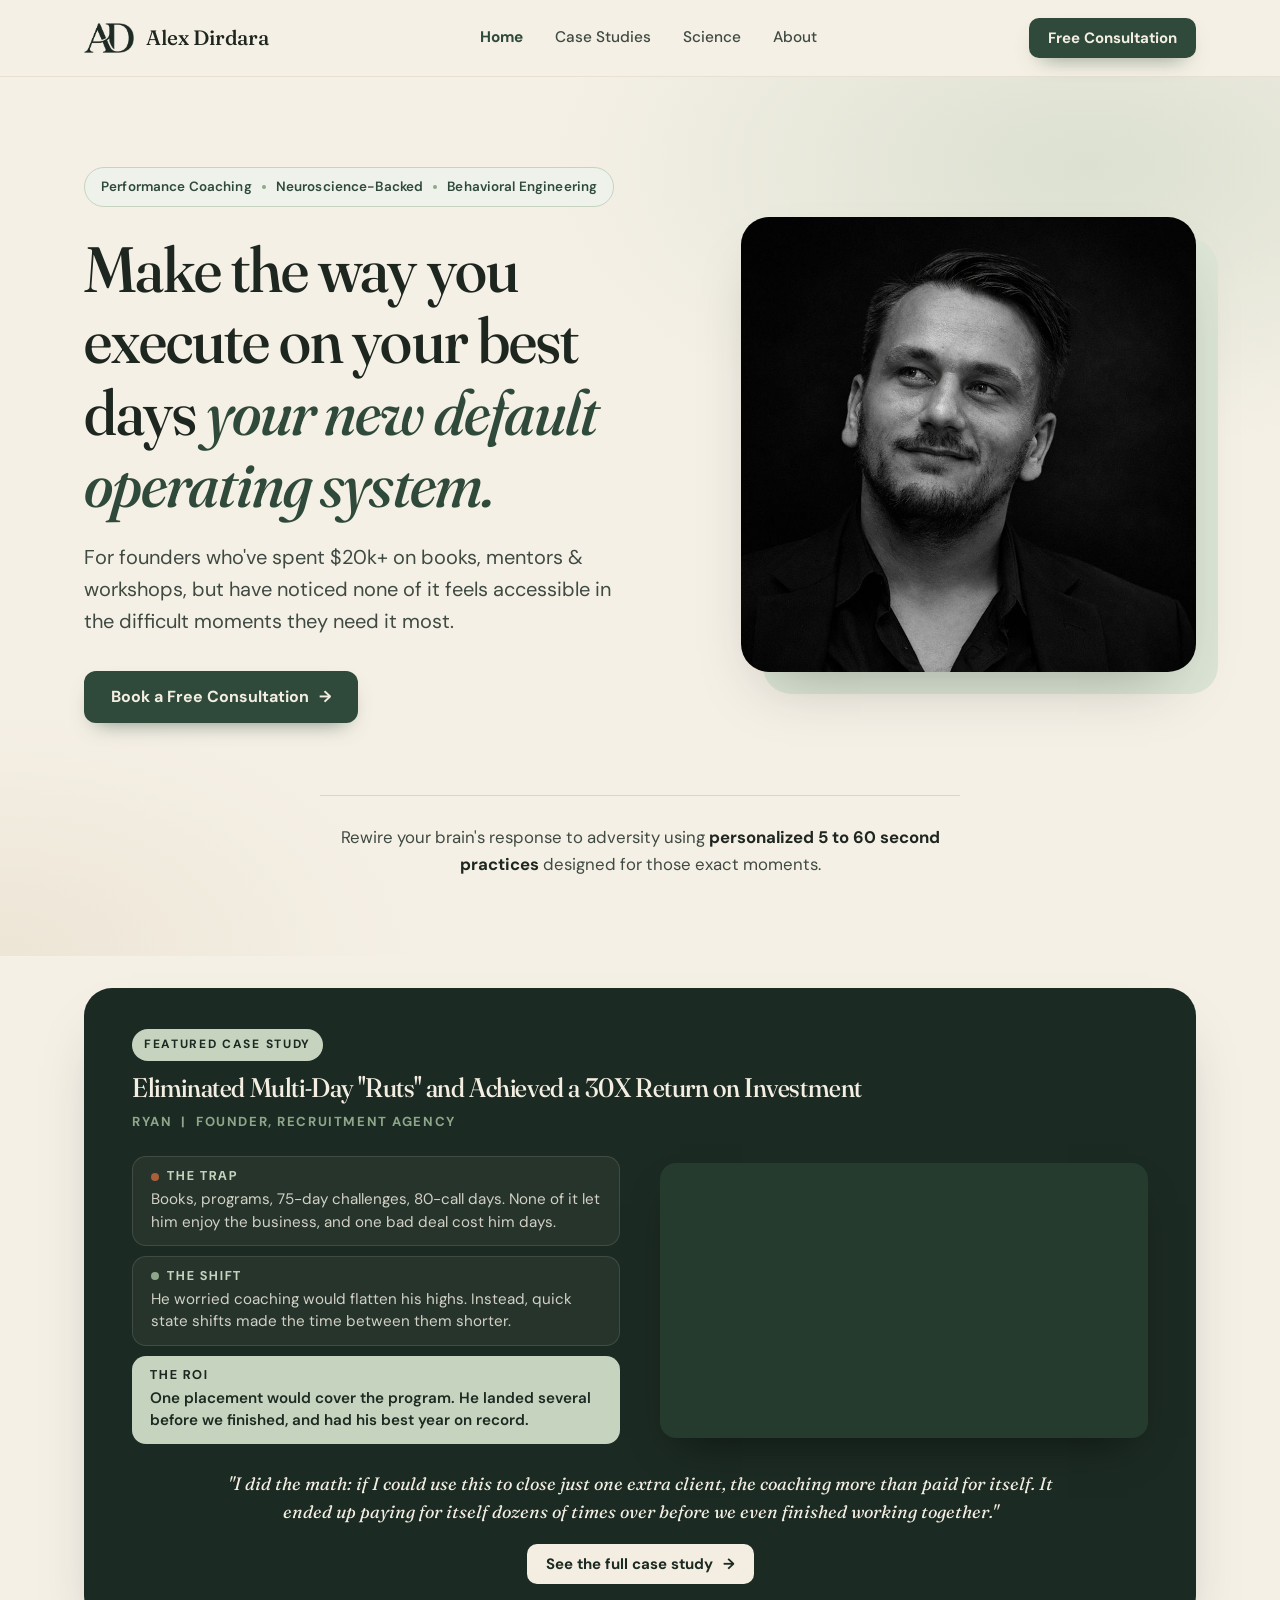
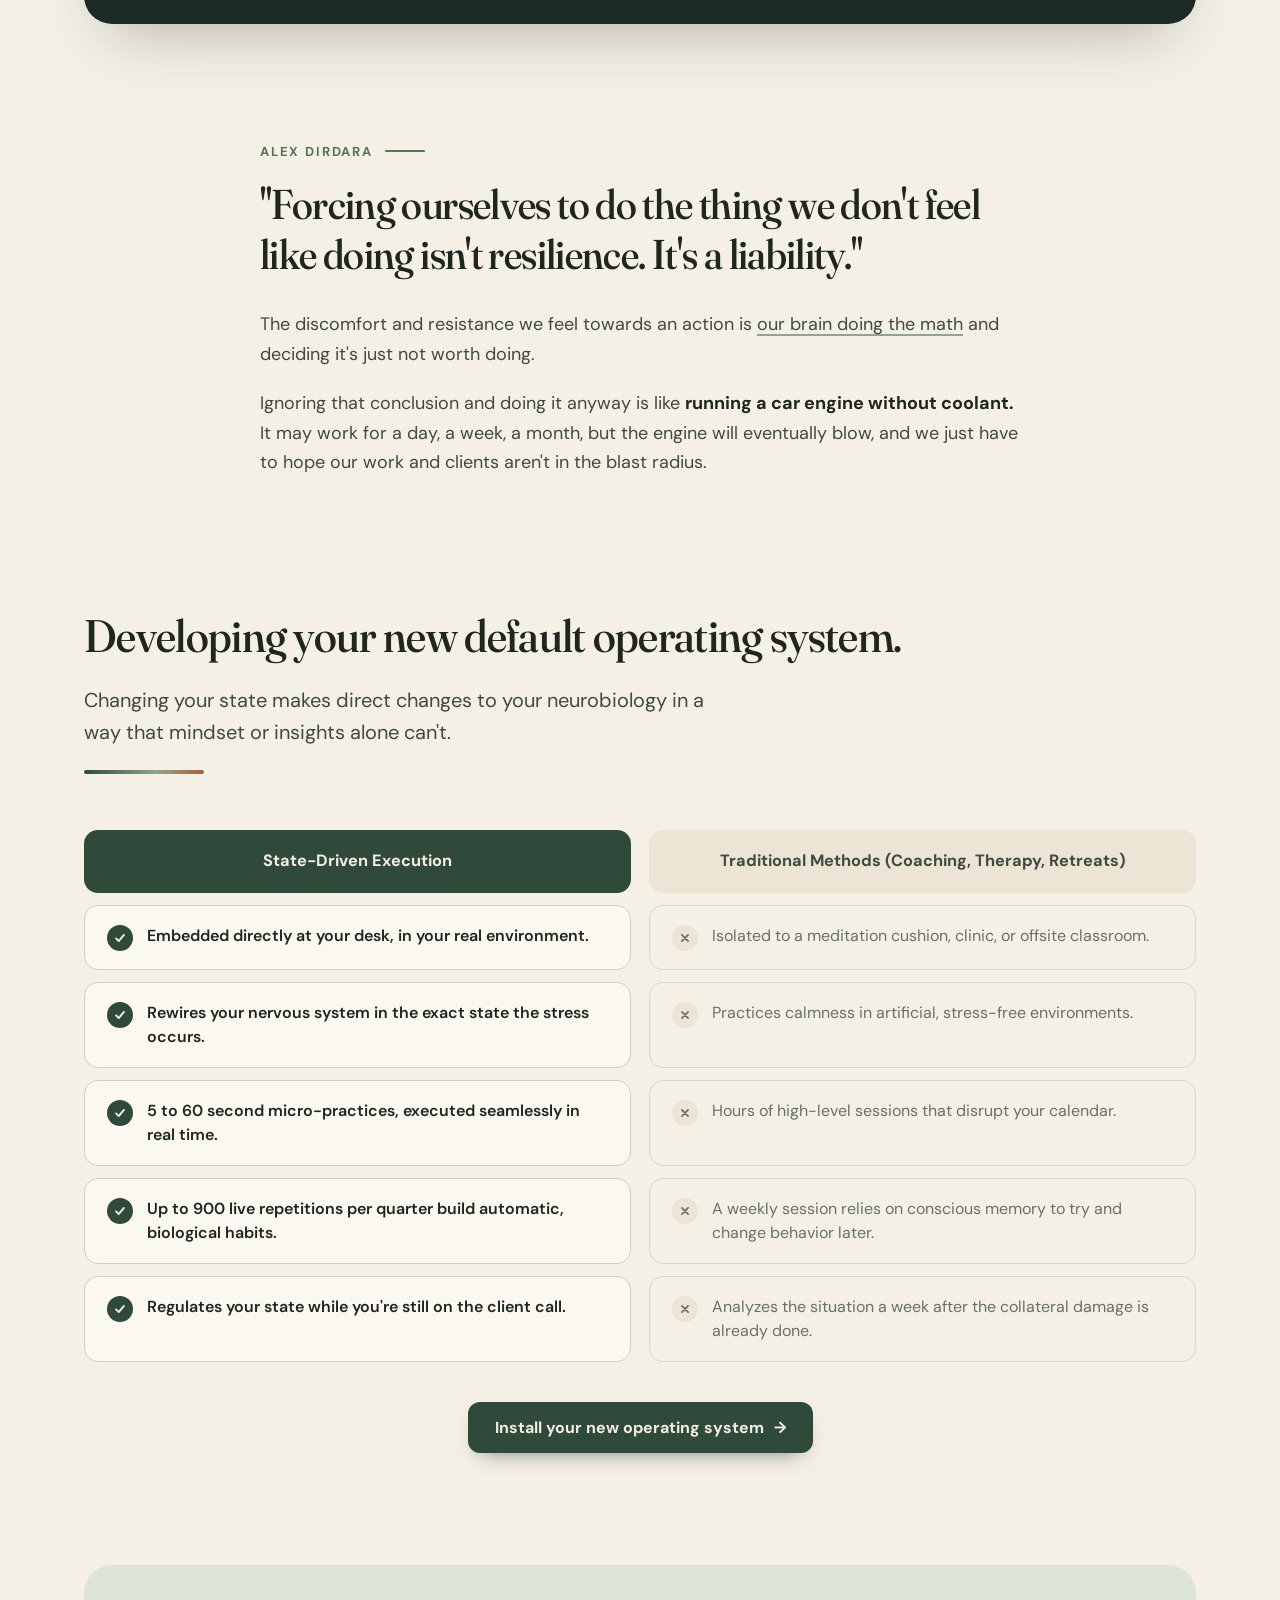
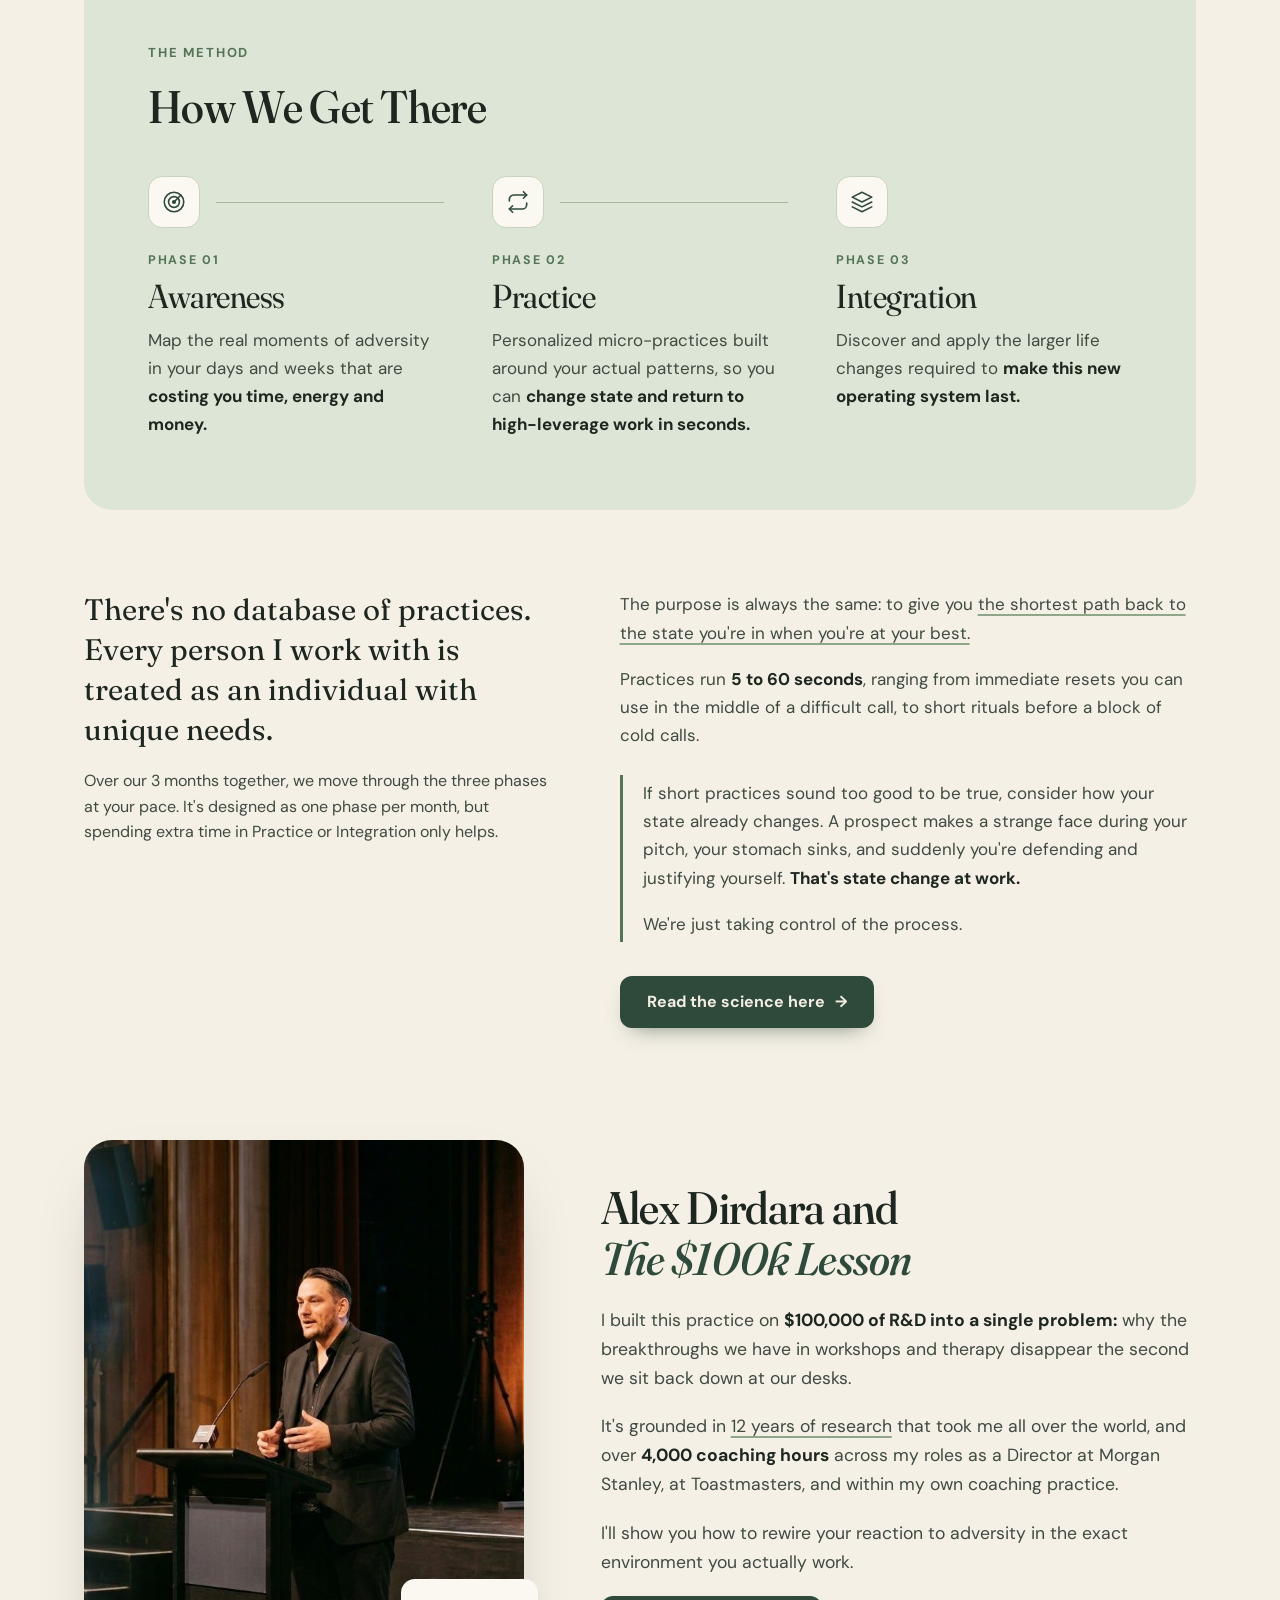
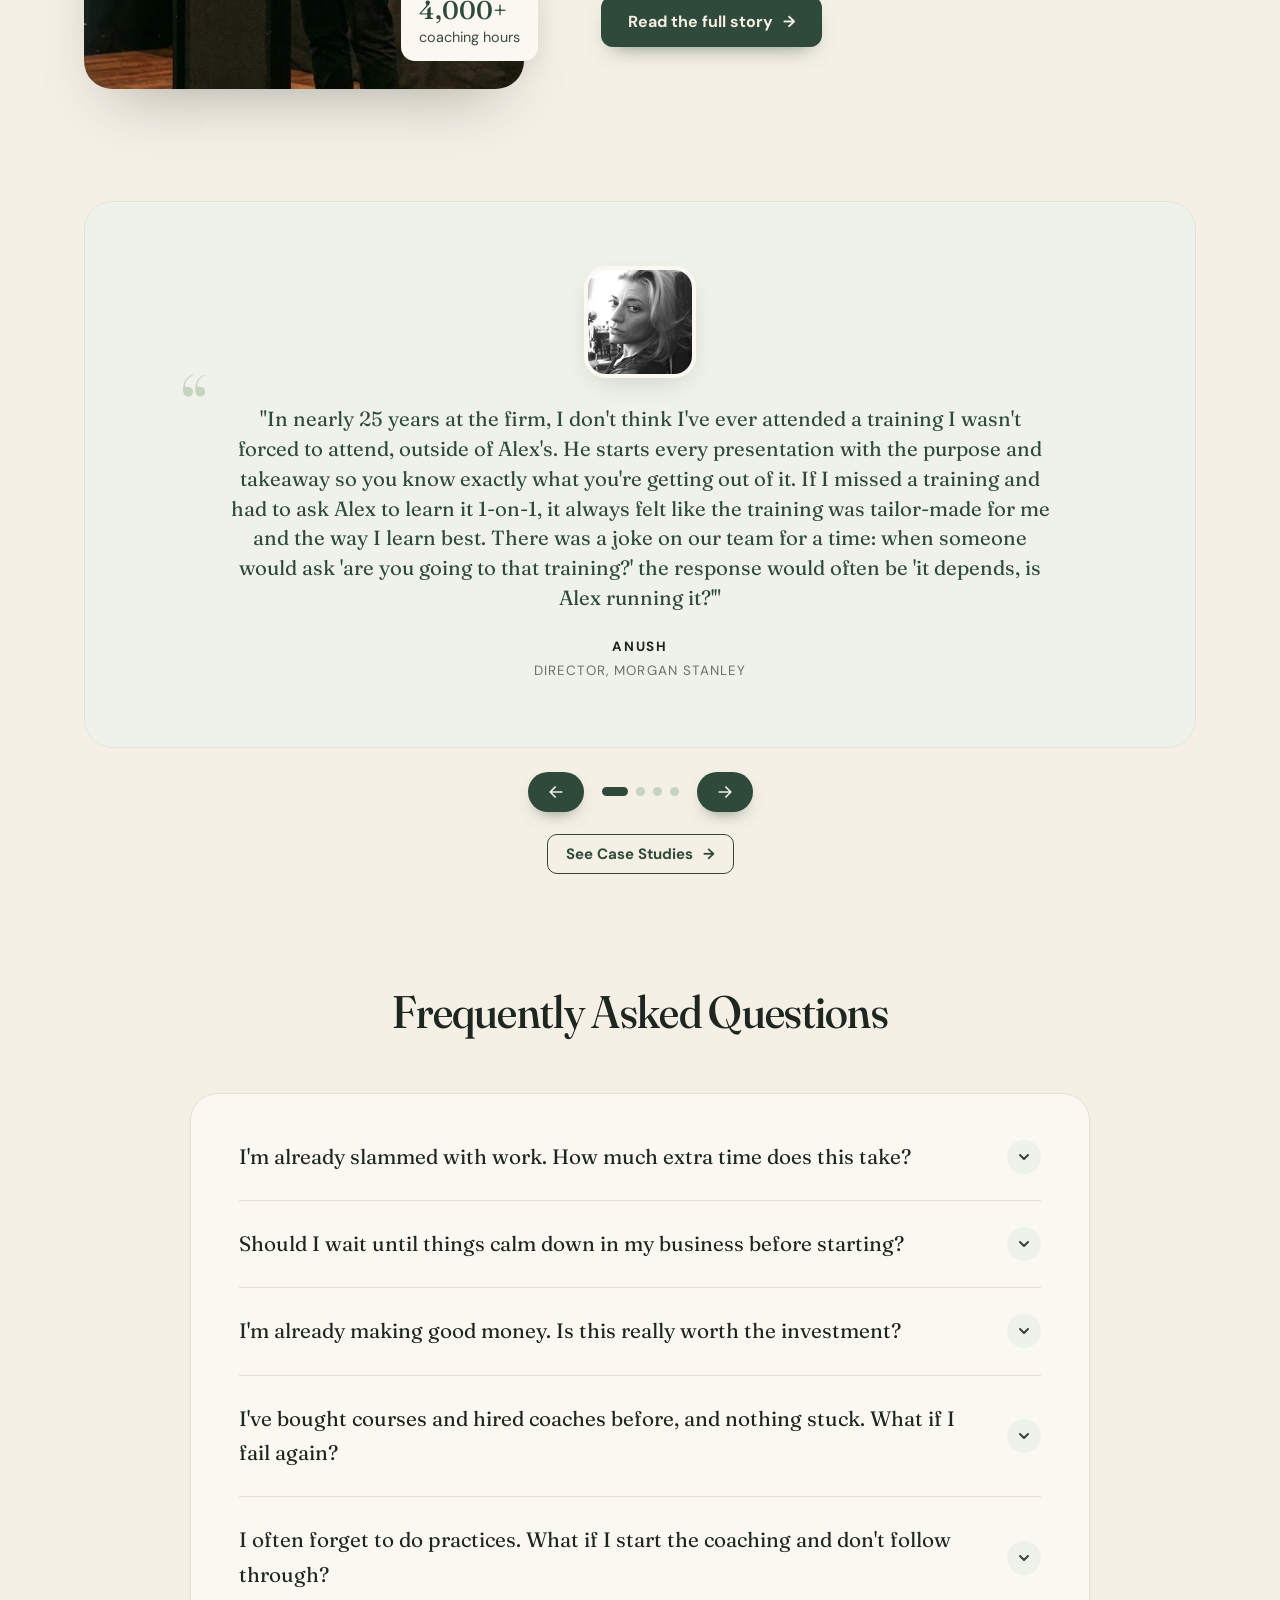
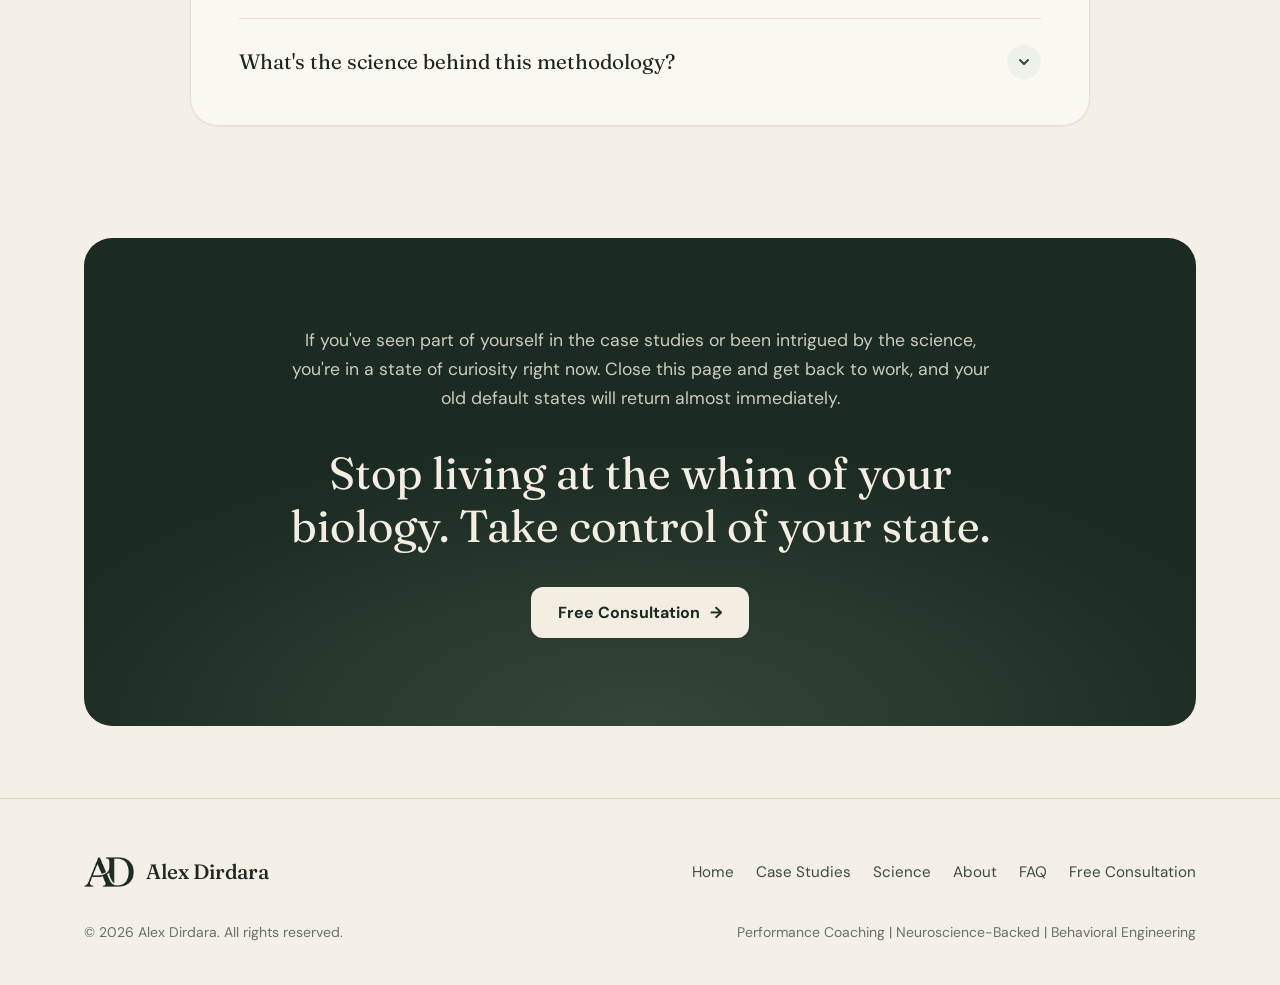
==== index.html @ 48b0f844 "Add files via upload" ====
<!doctype html>
<html lang="en" class="no-js">
<head>
  <meta charset="utf-8">
  <meta name="viewport" content="width=device-width, initial-scale=1">
  <title>Alex Dirdara | Performance Coaching for Founders</title>
  <meta name="description" content="Neuroscience-backed performance coaching for founders. Make the way you execute on your best days your new default operating system, using personalized 5 to 60 second practices.">
  <meta property="og:title" content="Alex Dirdara | Performance Coaching for Founders">
  <meta property="og:description" content="Make the way you execute on your best days your new default operating system.">
  <meta property="og:image" content="https://alexdirdara.com/assets/img/alex-portrait.jpg">
  <link rel="icon" type="image/png" href="assets/img/favicon.png">
  <link rel="apple-touch-icon" href="assets/img/apple-touch-icon.png">
  <link rel="preconnect" href="https://fonts.googleapis.com">
  <link rel="preconnect" href="https://fonts.gstatic.com" crossorigin>
  <link href="https://fonts.googleapis.com/css2?family=DM+Sans:ital,opsz,wght@0,9..40,400..700;1,9..40,400..700&family=Fraunces:ital,opsz,wght,SOFT@0,9..144,300..600,0..100;1,9..144,300..600,0..100&display=swap" rel="stylesheet">
  <link rel="stylesheet" href="assets/css/styles.css">
</head>
<body>
  <a class="skip-link" href="#main">Skip to content</a>

  <header class="site-header">
    <div class="container header-inner">
      <a class="brand" href="/" aria-label="Alex Dirdara, home">
        <img src="assets/img/logo-ad.png" alt="" width="56" height="30">
        <span>Alex Dirdara</span>
      </a>
      <nav class="main-nav" aria-label="Main">
        <a href="/" aria-current="page">Home</a>
        <a href="/casestudies">Case Studies</a>
        <a href="/science">Science</a>
        <a href="/about">About</a>
      </nav>
      <div class="header-cta">
        <a class="btn btn-primary btn-sm" href="https://calendly.com/dirdara/on-demand" target="_blank" rel="noopener">Free Consultation</a>
        <button class="nav-toggle" type="button" aria-expanded="false" aria-controls="mobile-nav" aria-label="Open menu">
          <svg viewBox="0 0 24 24" fill="none" stroke="currentColor" stroke-width="1.8" stroke-linecap="round"><path d="M4 7h16M4 12h16M4 17h16"/></svg>
        </button>
      </div>
    </div>
    <div class="mobile-nav" id="mobile-nav">
      <ul>
        <li><a href="/" aria-current="page">Home</a></li>
        <li><a href="/casestudies">Case Studies</a></li>
        <li><a href="/science">Science</a></li>
        <li><a href="/about">About</a></li>
        <li><a class="btn btn-primary" href="https://calendly.com/dirdara/on-demand" target="_blank" rel="noopener">Free Consultation</a></li>
      </ul>
    </div>
  </header>

  <main id="main">

    <!-- HERO -->
    <section class="hero">
      <div class="container">
        <div class="hero-grid">
          <div>
            <div class="pill">
              <span>Performance Coaching</span><span class="sep" aria-hidden="true"></span>
              <span>Neuroscience-Backed</span><span class="sep" aria-hidden="true"></span>
              <span>Behavioral Engineering</span>
            </div>
            <h1>Make the way you execute on your best days <span class="hl">your new default operating system.</span></h1>
            <p class="lead">For founders who've spent $20k+ on books, mentors &amp; workshops, but have noticed none of it feels accessible in the difficult moments they need it most.</p>
            <a class="btn btn-primary" href="https://calendly.com/dirdara/on-demand" target="_blank" rel="noopener">Book a Free Consultation <span class="arrow" aria-hidden="true">&rarr;</span></a>
          </div>
          <figure class="hero-figure" style="margin:0">
            <img src="assets/img/alex-portrait.jpg" alt="Portrait of Alex Dirdara" width="900" height="900">
          </figure>
        </div>
        <p class="hero-note">Rewire your brain's response to adversity using <strong>personalized 5 to 60 second practices</strong> designed for those exact moments.</p>
      </div>
    </section>

    <!-- FEATURED CASE STUDY: RYAN -->
    <section class="section-quote after-hero">
      <div class="container">
        <article class="case-featured case-compact reveal">
          <div class="case-compact-head">
            <span class="tag">Featured Case Study</span>
            <h2>Eliminated Multi-Day "Ruts" and Achieved a 30X Return on Investment</h2>
            <div class="case-meta">Ryan &nbsp;|&nbsp; Founder, Recruitment Agency</div>
          </div>
          <div class="case-compact-grid">
            <div class="case-points">
              <div class="case-block trap">
                <h4><span class="dot" aria-hidden="true"></span>The Trap</h4>
                <p>Books, programs, 75-day challenges, 80-call days. None of it let him enjoy the business, and one bad deal cost him days.</p>
              </div>
              <div class="case-block shift">
                <h4><span class="dot" aria-hidden="true"></span>The Shift</h4>
                <p>He worried coaching would flatten his highs. Instead, quick state shifts made the time between them shorter.</p>
              </div>
              <div class="case-roi">
                <h4>The ROI</h4>
                <p>One placement would cover the program. He landed several before we finished, and had his best year on record.</p>
              </div>
            </div>
            <div class="video-embed">
              <iframe src="https://www.youtube-nocookie.com/embed/qOuGCW2dY8s?rel=0" title="Ryan's story: eliminating multi-day ruts" loading="lazy" allow="accelerometer; clipboard-write; encrypted-media; gyroscope; picture-in-picture; web-share" referrerpolicy="strict-origin-when-cross-origin" allowfullscreen></iframe>
            </div>
          </div>
          <blockquote class="case-quote">"I did the math: if I could use this to close just one extra client, the coaching more than paid for itself. It ended up paying for itself dozens of times over before we even finished working together."</blockquote>
          <div class="case-compact-cta">
            <a class="btn btn-light btn-sm" href="/casestudies#ryan">See the full case study <span class="arrow" aria-hidden="true">&rarr;</span></a>
          </div>
        </article>
      </div>
    </section>

    <!-- PHILOSOPHY -->
    <section class="section manifesto">
      <div class="container">
        <div class="narrow reveal">
          <div class="eyebrow with-rule">Alex Dirdara</div>
          <h2>"Forcing ourselves to do the thing we don't feel like doing isn't resilience. It's a liability."</h2>
          <p>The discomfort and resistance we feel towards an action is <span class="u">our brain doing the math</span> and deciding it's just not worth doing.</p>
          <p>Ignoring that conclusion and doing it anyway is like <strong>running a car engine without coolant.</strong> It may work for a day, a week, a month, but the engine will eventually blow, and we just have to hope our work and clients aren't in the blast radius.</p>
        </div>
      </div>
    </section>

    <!-- COMPARISON -->
    <section class="section" id="approach" style="padding-top:0">
      <div class="container">
        <div class="section-head reveal">
          <h2>Developing your new default operating system.</h2>
          <p class="lead">Changing your state makes direct changes to your neurobiology in a way that mindset or insights alone can't.</p>
          <div class="accent-bar"></div>
        </div>

        <div class="compare reveal" role="table" aria-label="State-Driven Execution compared with traditional methods">
          <div class="compare-row heads" role="row">
            <div class="compare-head us" role="columnheader">State-Driven Execution</div>
            <div class="compare-head them" role="columnheader">Traditional Methods (Coaching, Therapy, Retreats)</div>
          </div>
          <div class="compare-row" role="row">
            <div class="compare-cell us" role="cell"><span class="ico" aria-hidden="true"><svg viewBox="0 0 16 16" fill="none" stroke="currentColor" stroke-width="2.2" stroke-linecap="round" stroke-linejoin="round"><path d="M3.5 8.5l3 3 6-7"/></svg></span><div><span class="compare-label">State-Driven Execution</span>Embedded directly at your desk, in your real environment.</div></div>
            <div class="compare-cell them" role="cell"><span class="ico" aria-hidden="true"><svg viewBox="0 0 16 16" fill="none" stroke="currentColor" stroke-width="2" stroke-linecap="round"><path d="M4.5 4.5l7 7M11.5 4.5l-7 7"/></svg></span><div><span class="compare-label">Traditional</span>Isolated to a meditation cushion, clinic, or offsite classroom.</div></div>
          </div>
          <div class="compare-row" role="row">
            <div class="compare-cell us" role="cell"><span class="ico" aria-hidden="true"><svg viewBox="0 0 16 16" fill="none" stroke="currentColor" stroke-width="2.2" stroke-linecap="round" stroke-linejoin="round"><path d="M3.5 8.5l3 3 6-7"/></svg></span><div><span class="compare-label">State-Driven Execution</span>Rewires your nervous system in the exact state the stress occurs.</div></div>
            <div class="compare-cell them" role="cell"><span class="ico" aria-hidden="true"><svg viewBox="0 0 16 16" fill="none" stroke="currentColor" stroke-width="2" stroke-linecap="round"><path d="M4.5 4.5l7 7M11.5 4.5l-7 7"/></svg></span><div><span class="compare-label">Traditional</span>Practices calmness in artificial, stress-free environments.</div></div>
          </div>
          <div class="compare-row" role="row">
            <div class="compare-cell us" role="cell"><span class="ico" aria-hidden="true"><svg viewBox="0 0 16 16" fill="none" stroke="currentColor" stroke-width="2.2" stroke-linecap="round" stroke-linejoin="round"><path d="M3.5 8.5l3 3 6-7"/></svg></span><div><span class="compare-label">State-Driven Execution</span>5 to 60 second micro-practices, executed seamlessly in real time.</div></div>
            <div class="compare-cell them" role="cell"><span class="ico" aria-hidden="true"><svg viewBox="0 0 16 16" fill="none" stroke="currentColor" stroke-width="2" stroke-linecap="round"><path d="M4.5 4.5l7 7M11.5 4.5l-7 7"/></svg></span><div><span class="compare-label">Traditional</span>Hours of high-level sessions that disrupt your calendar.</div></div>
          </div>
          <div class="compare-row" role="row">
            <div class="compare-cell us" role="cell"><span class="ico" aria-hidden="true"><svg viewBox="0 0 16 16" fill="none" stroke="currentColor" stroke-width="2.2" stroke-linecap="round" stroke-linejoin="round"><path d="M3.5 8.5l3 3 6-7"/></svg></span><div><span class="compare-label">State-Driven Execution</span>Up to 900 live repetitions per quarter build automatic, biological habits.</div></div>
            <div class="compare-cell them" role="cell"><span class="ico" aria-hidden="true"><svg viewBox="0 0 16 16" fill="none" stroke="currentColor" stroke-width="2" stroke-linecap="round"><path d="M4.5 4.5l7 7M11.5 4.5l-7 7"/></svg></span><div><span class="compare-label">Traditional</span>A weekly session relies on conscious memory to try and change behavior later.</div></div>
          </div>
          <div class="compare-row" role="row">
            <div class="compare-cell us" role="cell"><span class="ico" aria-hidden="true"><svg viewBox="0 0 16 16" fill="none" stroke="currentColor" stroke-width="2.2" stroke-linecap="round" stroke-linejoin="round"><path d="M3.5 8.5l3 3 6-7"/></svg></span><div><span class="compare-label">State-Driven Execution</span>Regulates your state while you're still on the client call.</div></div>
            <div class="compare-cell them" role="cell"><span class="ico" aria-hidden="true"><svg viewBox="0 0 16 16" fill="none" stroke="currentColor" stroke-width="2" stroke-linecap="round"><path d="M4.5 4.5l7 7M11.5 4.5l-7 7"/></svg></span><div><span class="compare-label">Traditional</span>Analyzes the situation a week after the collateral damage is already done.</div></div>
          </div>
        </div>

        <div class="compare-cta">
          <a class="btn btn-primary" href="https://calendly.com/dirdara/on-demand" target="_blank" rel="noopener">Install your new operating system <span class="arrow" aria-hidden="true">&rarr;</span></a>
        </div>
      </div>
    </section>

    <!-- METHOD -->
    <section class="section" id="method" style="padding-top:0">
      <div class="container">
        <div class="method-panel reveal">
          <div class="eyebrow">The Method</div>
          <h2>How We Get There</h2>
          <div class="phases">
            <div class="phase">
              <div class="phase-top">
                <span class="phase-icon" aria-hidden="true">
                  <!-- Awareness: radar scan -->
                  <svg viewBox="0 0 24 24" fill="none" stroke="currentColor" stroke-width="1.5" stroke-linecap="round" stroke-linejoin="round"><circle cx="12" cy="12" r="9"/><circle cx="12" cy="12" r="5"/><circle cx="12" cy="12" r="1.2" fill="currentColor"/><path d="M12 12l6.2-6.2"/></svg>
                </span>
              </div>
              <div class="phase-num">Phase 01</div>
              <h3>Awareness</h3>
              <p>Map the real moments of adversity in your days and weeks that are <strong>costing you time, energy and money.</strong></p>
            </div>
            <div class="phase">
              <div class="phase-top">
                <span class="phase-icon" aria-hidden="true">
                  <!-- Practice: repeat loop -->
                  <svg viewBox="0 0 24 24" fill="none" stroke="currentColor" stroke-width="1.5" stroke-linecap="round" stroke-linejoin="round"><path d="M17 2.5l3 3-3 3"/><path d="M4 11v-1.5a4 4 0 0 1 4-4h12"/><path d="M7 21.5l-3-3 3-3"/><path d="M20 13v1.5a4 4 0 0 1-4 4H4"/></svg>
                </span>
              </div>
              <div class="phase-num">Phase 02</div>
              <h3>Practice</h3>
              <p>Personalized micro-practices built around your actual patterns, so you can <strong>change state and return to high-leverage work in seconds.</strong></p>
            </div>
            <div class="phase">
              <div class="phase-top">
                <span class="phase-icon" aria-hidden="true">
                  <!-- Integration: stacked layers -->
                  <svg viewBox="0 0 24 24" fill="none" stroke="currentColor" stroke-width="1.5" stroke-linecap="round" stroke-linejoin="round"><path d="M12 3l9 4.5-9 4.5-9-4.5z"/><path d="M3 12l9 4.5 9-4.5"/><path d="M3 16.5L12 21l9-4.5"/></svg>
                </span>
              </div>
              <div class="phase-num">Phase 03</div>
              <h3>Integration</h3>
              <p>Discover and apply the larger life changes required to <strong>make this new operating system last.</strong></p>
            </div>
          </div>
        </div>

        <div class="method-body reveal">
          <div>
            <p class="pull">There's no database of practices. Every person I work with is treated as an individual with unique needs.
              <small>Over our 3 months together, we move through the three phases at your pace. It's designed as one phase per month, but spending extra time in Practice or Integration only helps.</small>
            </p>
          </div>
          <div>
            <p>The purpose is always the same: to give you <span class="u">the shortest path back to the state you're in when you're at your best.</span></p>
            <p>Practices run <strong>5 to 60 seconds</strong>, ranging from immediate resets you can use in the middle of a difficult call, to short rituals before a block of cold calls.</p>
            <div class="callout">
              <p>If short practices sound too good to be true, consider how your state already changes. A prospect makes a strange face during your pitch, your stomach sinks, and suddenly you're defending and justifying yourself. <strong>That's state change at work.</strong></p>
              <p>We're just taking control of the process.</p>
            </div>
            <a class="btn btn-primary" href="/science">Read the science here <span class="arrow" aria-hidden="true">&rarr;</span></a>
          </div>
        </div>
      </div>
    </section>

    <!-- INTRO / $100K LESSON -->
    <section class="section" style="padding-top:0">
      <div class="container">
        <div class="intro-grid">
          <div class="intro-photo reveal">
            <img src="assets/img/alex-stage.jpg" alt="Alex Dirdara speaking on stage" width="1376" height="768" loading="lazy">
            <div class="badge"><strong>4,000+</strong>coaching hours</div>
          </div>
          <div class="intro-copy reveal">
            <h2>Alex Dirdara and <span class="sub">The $100k Lesson</span></h2>
            <p>I built this practice on <strong>$100,000 of R&amp;D into a single problem:</strong> why the breakthroughs we have in workshops and therapy disappear the second we sit back down at our desks.</p>
            <p>It's grounded in <span class="u">12 years of research</span> that took me all over the world, and over <strong>4,000 coaching hours</strong> across my roles as a Director at Morgan Stanley, at Toastmasters, and within my own coaching practice.</p>
            <p>I'll show you how to rewire your reaction to adversity in the exact environment you actually work.</p>
            <a class="btn btn-primary" href="/about">Read the full story <span class="arrow" aria-hidden="true">&rarr;</span></a>
          </div>
        </div>
      </div>
    </section>

    <!-- TESTIMONIAL CAROUSEL -->
    <section class="section-quote" id="testimonials">
      <div class="container">
        <div class="carousel reveal" data-carousel aria-roledescription="carousel" aria-label="Testimonials">
          <div class="carousel-viewport">
            <div class="carousel-track">

              <div class="carousel-slide" role="group" aria-roledescription="slide">
                <figure class="testimonial" style="margin:0">
                  <img class="testimonial-avatar" src="assets/img/anush.jpg" alt="Anush" width="112" height="112">
                  <blockquote class="long"><p>"In nearly 25 years at the firm, I don't think I've ever attended a training I wasn't forced to attend, outside of Alex's. He starts every presentation with the purpose and takeaway so you know exactly what you're getting out of it. If I missed a training and had to ask Alex to learn it 1-on-1, it always felt like the training was tailor-made for me and the way I learn best. There was a joke on our team for a time: when someone would ask 'are you going to that training?' the response would often be 'it depends, is Alex running it?'"</p></blockquote>
                  <figcaption><div class="testimonial-name">Anush</div><div class="testimonial-role">Director, Morgan Stanley</div></figcaption>
                </figure>
              </div>

              <div class="carousel-slide" role="group" aria-roledescription="slide">
                <figure class="testimonial" style="margin:0">
                  <img class="testimonial-avatar top" src="assets/img/christy.jpg" alt="Christy" width="112" height="112">
                  <blockquote class="long"><p>"In my time working with Alex, he always found a unique perspective that made trainings fresh and engaging. Alex took the time to focus on the audience, not just the content. He wasn't just a subject matter expert in his field, he was a subject matter expert in how to present the material. I always felt at ease when Alex was presenting because I knew how much care he put into considering and crafting his delivery."</p></blockquote>
                  <figcaption><div class="testimonial-name">Christy</div><div class="testimonial-role">Vice President in Data Protection, Financial Services Industry</div></figcaption>
                </figure>
              </div>

              <div class="carousel-slide" role="group" aria-roledescription="slide">
                <figure class="testimonial" style="margin:0">
                  <img class="testimonial-avatar" src="assets/img/zach.jpg" alt="Zach" width="112" height="112">
                  <blockquote class="long"><p>"Alex has given me so many aha moments as well as translated complex neuroscience into practical advice that instantly clicked for me. You will definitely see things differently after working with him. I really feel like he's in my corner and has a lot to offer anyone seeking resilience and adaptability."</p></blockquote>
                  <figcaption><div class="testimonial-name">Zach</div><div class="testimonial-role">HR Generalist, Non-Profit Industry</div></figcaption>
                </figure>
              </div>

              <div class="carousel-slide" role="group" aria-roledescription="slide">
                <figure class="testimonial" style="margin:0">
                  <img class="testimonial-avatar" src="assets/img/victoria.jpg" alt="Victoria" width="112" height="112">
                  <blockquote class="long"><p>"Years of meditation and regular coaching do not necessarily give you the actionable tools that empower you to become the new self moment by moment, Alex does. Warm but direct. Effective."</p></blockquote>
                  <figcaption><div class="testimonial-name">Victoria</div><div class="testimonial-role">Management Consultant (fCIO)</div></figcaption>
                </figure>
              </div>

              <!-- ADD MORE: copy one .carousel-slide block above and change the photo, quote and name.
                   The arrows and dots update automatically. -->

            </div>
          </div>
          <div class="carousel-controls">
            <button class="carousel-btn" type="button" data-prev aria-label="Previous testimonial">
              <svg viewBox="0 0 24 24" fill="none" stroke="currentColor" stroke-width="2" stroke-linecap="round" stroke-linejoin="round"><path d="M19 12H5M11 6l-6 6 6 6"/></svg>
            </button>
            <div class="carousel-dots"></div>
            <button class="carousel-btn" type="button" data-next aria-label="Next testimonial">
              <svg viewBox="0 0 24 24" fill="none" stroke="currentColor" stroke-width="2" stroke-linecap="round" stroke-linejoin="round"><path d="M5 12h14M13 6l6 6-6 6"/></svg>
            </button>
          </div>
        </div>
        <div class="carousel-cta">
          <a class="btn btn-outline btn-sm" href="/casestudies">See Case Studies <span class="arrow" aria-hidden="true">&rarr;</span></a>
        </div>
      </div>
    </section>

    <!-- FAQ -->
    <section class="section" id="faq">
      <div class="container">
        <div class="section-head center reveal">
          <h2>Frequently Asked Questions</h2>
        </div>
        <div class="faq-card narrow reveal" style="max-width:900px">

          <details class="faq-item">
            <summary>I'm already slammed with work. How much extra time does this take?<span class="chev" aria-hidden="true"><svg viewBox="0 0 16 16" fill="none" stroke="currentColor" stroke-width="2" stroke-linecap="round" stroke-linejoin="round"><path d="M4 6l4 4 4-4"/></svg></span></summary>
            <div class="faq-answer">
              <p>About <strong>5 minutes a day.</strong> Practices run 5 to 60 seconds, so even doing them up to 10 times a day adds up to roughly five minutes.</p>
              <p>The magic comes from volume: up to <strong>900 repetitions</strong> over our 3 months together. It's rare for a system to give you that many chances to practice and master a new skill while only asking for 5 minutes a day.</p>
            </div>
          </details>

          <details class="faq-item">
            <summary>Should I wait until things calm down in my business before starting?<span class="chev" aria-hidden="true"><svg viewBox="0 0 16 16" fill="none" stroke="currentColor" stroke-width="2" stroke-linecap="round" stroke-linejoin="round"><path d="M4 6l4 4 4-4"/></svg></span></summary>
            <div class="faq-answer">
              <p>These practices are designed specifically for when things are at their toughest, getting you into a better state within minutes.</p>
              <p>If you get it working at your busiest (which is exactly how it's designed to work), you'll be even more effective when things calm down. <strong>As long as you can take 30 seconds now and then, you have everything you need to master this.</strong></p>
            </div>
          </details>

          <details class="faq-item">
            <summary>I'm already making good money. Is this really worth the investment?<span class="chev" aria-hidden="true"><svg viewBox="0 0 16 16" fill="none" stroke="currentColor" stroke-width="2" stroke-linecap="round" stroke-linejoin="round"><path d="M4 6l4 4 4-4"/></svg></span></summary>
            <div class="faq-answer">
              <p>It depends on your goals. If you can clearly see the benefit of <strong>snapping back from triggers and difficult moments in seconds or minutes</strong>, rather than losing hours or days to them, then it will be worth it.</p>
              <p>It means spending more of your days feeling like your best days. It means no longer being at the whim of emotional rollercoasters, and taking back control.</p>
            </div>
          </details>

          <details class="faq-item">
            <summary>I've bought courses and hired coaches before, and nothing stuck. What if I fail again?<span class="chev" aria-hidden="true"><svg viewBox="0 0 16 16" fill="none" stroke="currentColor" stroke-width="2" stroke-linecap="round" stroke-linejoin="round"><path d="M4 6l4 4 4-4"/></svg></span></summary>
            <div class="faq-answer">
              <p>A few things make this system different:</p>
              <p><strong>Volume.</strong> 900 repetitions in 3 months for just 5 minutes a day means you'll log dozens of reps within your first few days.</p>
              <p><strong>Range.</strong> You'll have practices to use in the middle of calls, and others to get you moving after a slow period.</p>
              <p><strong>Feedback you can feel.</strong> Your body and mind will feel the benefits within the first couple of days. You don't have to guess whether it's working; you'll feel it, again and again.</p>
              <p>And worst case, if you truly feel it isn't doing anything for you, we speak openly and figure out the way forward together.</p>
            </div>
          </details>

          <details class="faq-item">
            <summary>I often forget to do practices. What if I start the coaching and don't follow through?<span class="chev" aria-hidden="true"><svg viewBox="0 0 16 16" fill="none" stroke="currentColor" stroke-width="2" stroke-linecap="round" stroke-linejoin="round"><path d="M4 6l4 4 4-4"/></svg></span></summary>
            <div class="faq-answer">
              <p>This is exactly why the first phase, Awareness, matters so much. Most practices are chosen arbitrarily, so they rarely feel worth doing.</p>
              <p>Once we understand you and your patterns, your practices are <strong>personalized to how you operate, what you enjoy doing, and what you need.</strong> They're designed to create quick shifts in the moment, so your brain immediately sees the benefit and wants more of it.</p>
              <p>If some practices feel exciting at first but get dull, we'll find new ones that feel exciting again. I want our time together to be not only productive, but something you're excited to go through.</p>
            </div>
          </details>

          <details class="faq-item">
            <summary>What's the science behind this methodology?<span class="chev" aria-hidden="true"><svg viewBox="0 0 16 16" fill="none" stroke="currentColor" stroke-width="2" stroke-linecap="round" stroke-linejoin="round"><path d="M4 6l4 4 4-4"/></svg></span></summary>
            <div class="faq-answer">
              <p>Recent breakthroughs in <strong>state-based learning</strong>: the neuroscience showing that we learn and operate in states. We're in one state at work, another in the therapist's office, and another at dinner with the kids.</p>
              <p>Expecting learning in one state to transfer to another is why most methods fail. It's why Thursday's therapy doesn't carry into Monday's difficult call.</p>
              <p>Every practice is designed to improve the state you're in, or switch you into the one you're in on your best days. <a href="/science">Read the science &rarr;</a></p>
            </div>
          </details>

        </div>
      </div>
    </section>

    <!-- CLOSING -->
    <section class="section-tight" style="padding-top:0">
      <div class="container">
        <div class="closing reveal">
          <p>If you've seen part of yourself in the case studies or been intrigued by the science, you're in a state of curiosity right now. Close this page and get back to work, and your old default states will return almost immediately.</p>
          <p class="big">Stop living at the whim of your biology. Take control of your state.</p>
          <a class="btn btn-light" href="https://calendly.com/dirdara/on-demand" target="_blank" rel="noopener">Free Consultation <span class="arrow" aria-hidden="true">&rarr;</span></a>
        </div>
      </div>
    </section>

  </main>

  <footer class="site-footer" style="margin-top:0">
    <div class="container">
      <div class="footer-inner">
        <a class="brand" href="/" aria-label="Alex Dirdara, home">
          <img src="assets/img/logo-ad.png" alt="" width="56" height="30">
          <span>Alex Dirdara</span>
        </a>
        <nav class="footer-nav" aria-label="Footer">
          <a href="/">Home</a>
          <a href="/casestudies">Case Studies</a>
          <a href="/science">Science</a>
          <a href="/about">About</a>
          <a href="/#faq">FAQ</a>
          <a href="https://calendly.com/dirdara/on-demand" target="_blank" rel="noopener">Free Consultation</a>
        </nav>
      </div>
      <div class="footer-base">
        <span>&copy; <span data-year>2026</span> Alex Dirdara. All rights reserved.</span>
        <span>Performance Coaching | Neuroscience-Backed | Behavioral Engineering</span>
      </div>
    </div>
  </footer>

  <script src="assets/js/main.js"></script>
</body>
</html>
---- assets/css/styles.css ----
/* ==========================================================================
   Alex Dirdara | Performance Coaching
   Shared stylesheet for every page.
   ========================================================================== */

:root {
  /* Surfaces */
  --bg: #f5f0e6;
  --bg-deep: #ece4d4;
  --surface: #fbf8f2;
  --sage-50: #eef2ea;
  --sage-100: #dde6d6;
  --sage-200: #c6d4bf;
  --sage-400: #8ea78a;
  --sage-600: #557457;
  --green-700: #2f4a3a;
  --green-800: #253b2e;
  --green-900: #1b2a22;

  /* Ink */
  --ink: #1e2620;
  --ink-soft: #3f4a42;
  --muted: #687168;
  --line: #ddd4c3;
  --line-soft: #e8e1d3;
  --cream: #f4eee2;

  /* Accent (used sparingly) */
  --clay: #a85f3a;

  /* Type */
  --font-display: "Fraunces", Georgia, "Times New Roman", serif;
  --font-body: "DM Sans", system-ui, -apple-system, "Segoe UI", sans-serif;

  /* Shape */
  --radius-sm: 10px;
  --radius: 18px;
  --radius-lg: 28px;
  --shadow-sm: 0 1px 2px rgba(30, 38, 32, 0.06);
  --shadow: 0 10px 30px -12px rgba(30, 38, 32, 0.22);
  --shadow-lg: 0 30px 60px -28px rgba(30, 38, 32, 0.35);

  --container: 1160px;
  --gutter: 24px;
}

*,
*::before,
*::after { box-sizing: border-box; }

html { scroll-behavior: smooth; -webkit-text-size-adjust: 100%; }
/* Keep anchor targets clear of the sticky header */
[id] { scroll-margin-top: 96px; }
@media (prefers-reduced-motion: reduce) {
  html { scroll-behavior: auto; }
  *, *::before, *::after { transition: none !important; animation: none !important; }
}

body {
  margin: 0;
  background: var(--bg);
  color: var(--ink);
  font-family: var(--font-body);
  font-size: 1.0625rem;
  line-height: 1.65;
  -webkit-font-smoothing: antialiased;
  text-rendering: optimizeLegibility;
  overflow-x: hidden;
}

img { max-width: 100%; height: auto; display: block; }
a { color: inherit; }

h1, h2, h3, h4 {
  font-family: var(--font-display);
  font-weight: 500;
  line-height: 1.12;
  letter-spacing: -0.015em;
  margin: 0 0 0.5em;
  color: var(--ink);
  font-variation-settings: "SOFT" 30, "opsz" 96;
}
h1 { font-size: clamp(2.35rem, 5.2vw, 4rem); }
h2 { font-size: clamp(1.95rem, 3.6vw, 2.85rem); }
h3 { font-size: clamp(1.3rem, 2vw, 1.6rem); }
p { margin: 0 0 1.1em; }
strong { font-weight: 700; color: var(--ink); }

.container { width: 100%; max-width: var(--container); margin: 0 auto; padding: 0 var(--gutter); }
.narrow { max-width: 760px; margin-left: auto; margin-right: auto; }
.center { text-align: center; }

.section { padding: clamp(64px, 9vw, 112px) 0; }
.section-tight { padding: clamp(40px, 6vw, 72px) 0; }

.skip-link {
  position: absolute; left: 12px; top: -48px; z-index: 100;
  background: var(--green-700); color: var(--cream); padding: 10px 14px; border-radius: 8px;
}
.skip-link:focus { top: 12px; }

:focus-visible { outline: 2px solid var(--green-700); outline-offset: 3px; border-radius: 6px; }

/* Text treatments --------------------------------------------------------- */
.u {
  text-decoration: underline;
  text-decoration-color: var(--sage-400);
  text-decoration-thickness: 2px;
  text-underline-offset: 4px;
}
.hl { color: var(--green-700); font-style: italic; }
.eyebrow {
  display: inline-flex; align-items: center; gap: 12px;
  font-family: var(--font-body);
  font-size: 0.8125rem; font-weight: 700; letter-spacing: 0.14em; text-transform: uppercase;
  color: var(--sage-600);
  margin-bottom: 18px;
}
.eyebrow.with-rule::after { content: ""; width: 40px; height: 2px; background: currentColor; border-radius: 2px; }
.lead { font-size: clamp(1.1rem, 1.6vw, 1.25rem); color: var(--ink-soft); line-height: 1.6; }
.muted { color: var(--muted); }
.accent-bar {
  width: 120px; height: 4px; border-radius: 4px; margin: 22px 0 0;
  background: linear-gradient(90deg, var(--green-700), var(--sage-400) 60%, var(--clay));
}
.center .accent-bar { margin-left: auto; margin-right: auto; }

/* Buttons ----------------------------------------------------------------- */
.btn {
  display: inline-flex; align-items: center; justify-content: center; gap: 10px;
  padding: 15px 26px;
  border-radius: 12px;
  border: 1.5px solid transparent;
  font-family: var(--font-body); font-weight: 700; font-size: 1rem; line-height: 1.2;
  text-decoration: none; cursor: pointer;
  transition: transform .2s ease, background-color .2s ease, box-shadow .2s ease, color .2s ease;
}
.btn .arrow { transition: transform .2s ease; }
.btn:hover .arrow { transform: translateX(4px); }
.btn-primary { background: var(--green-700); color: var(--cream); box-shadow: 0 10px 22px -12px rgba(47, 74, 58, .7); }
.btn-primary:hover { background: var(--green-800); transform: translateY(-1px); }
.btn-outline { border-color: var(--green-700); color: var(--green-700); background: transparent; }
.btn-outline:hover { background: var(--green-700); color: var(--cream); }
.btn-light { background: var(--cream); color: var(--green-900); }
.btn-light:hover { background: #fff; transform: translateY(-1px); }
.btn-sm { padding: 10px 18px; font-size: .9375rem; border-radius: 10px; }

/* Header ------------------------------------------------------------------ */
.site-header {
  position: sticky; top: 0; z-index: 50;
  background: rgba(245, 240, 230, 0.86);
  backdrop-filter: saturate(140%) blur(12px);
  -webkit-backdrop-filter: saturate(140%) blur(12px);
  border-bottom: 1px solid var(--line-soft);
}
.header-inner { display: flex; align-items: center; justify-content: space-between; gap: 24px; height: 76px; }
.brand { display: inline-flex; align-items: center; gap: 12px; text-decoration: none; color: var(--ink); flex-shrink: 0; }
.brand img { height: 30px; width: auto; }
.brand span { font-family: var(--font-display); font-size: 1.3rem; font-weight: 500; letter-spacing: -0.01em; }
.main-nav { display: flex; align-items: center; gap: 4px; }
.main-nav a {
  text-decoration: none; color: var(--ink-soft); font-weight: 500; font-size: .96rem;
  padding: 8px 14px; border-radius: 8px; transition: color .2s, background-color .2s;
}
.main-nav a:hover { color: var(--ink); background: var(--bg-deep); }
.main-nav a[aria-current="page"] { color: var(--green-700); font-weight: 700; }
.header-cta { display: flex; align-items: center; gap: 10px; }
.nav-toggle {
  display: none; width: 44px; height: 44px; border-radius: 10px; border: 1px solid var(--line);
  background: var(--surface); cursor: pointer; align-items: center; justify-content: center;
}
.nav-toggle svg { width: 22px; height: 22px; }
.mobile-nav { display: none; }

@media (max-width: 960px) {
  .main-nav { display: none; }
  .nav-toggle { display: inline-flex; }
  .mobile-nav {
    display: block; overflow: hidden; max-height: 0; transition: max-height .3s ease;
    border-top: 1px solid transparent;
  }
  .mobile-nav.open { max-height: 480px; border-top-color: var(--line-soft); }
  .mobile-nav ul { list-style: none; margin: 0; padding: 12px var(--gutter) 22px; }
  .mobile-nav a {
    display: block; padding: 13px 4px; text-decoration: none; font-weight: 500; color: var(--ink);
    border-bottom: 1px solid var(--line-soft);
  }
  .mobile-nav li:last-child a { border-bottom: 0; }
  .mobile-nav .btn { margin-top: 14px; width: 100%; color: var(--cream); }
}
@media (max-width: 560px) {
  :root { --gutter: 16px; }
  .header-cta .btn { display: none; }
  .brand span { font-size: 1.15rem; }
}

/* Hero -------------------------------------------------------------------- */
.hero { padding: clamp(48px, 7vw, 96px) 0 clamp(48px, 6vw, 80px); position: relative; }
.hero::before {
  content: ""; position: absolute; inset: 0; z-index: -1;
  background:
    radial-gradient(900px 480px at 85% 10%, rgba(198, 212, 191, .55), transparent 60%),
    radial-gradient(700px 420px at 0% 100%, rgba(236, 228, 212, .9), transparent 60%);
}
.hero-grid { display: grid; grid-template-columns: 1.12fr .88fr; gap: clamp(32px, 6vw, 80px); align-items: center; }
.pill {
  display: inline-flex; flex-wrap: wrap; align-items: center; gap: 6px 10px;
  padding: 8px 16px; border-radius: 999px;
  background: var(--sage-50); border: 1px solid var(--sage-200);
  color: var(--green-700); font-size: .84rem; font-weight: 600; letter-spacing: .01em;
  margin-bottom: 26px;
}
.pill .sep { width: 4px; height: 4px; border-radius: 50%; background: var(--sage-400); }
.hero h1 { margin-bottom: 22px; }
.hero .lead { max-width: 560px; margin-bottom: 34px; }
.hero-figure { position: relative; justify-self: end; width: 100%; max-width: 460px; }
.hero-figure::before {
  content: ""; position: absolute; inset: 22px -22px -22px 22px;
  border-radius: var(--radius-lg); background: var(--sage-100); z-index: -1;
}
.hero-figure img {
  width: 100%; aspect-ratio: 1 / 1; object-fit: cover; border-radius: var(--radius-lg);
  box-shadow: var(--shadow-lg);
}
.hero-note {
  text-align: center; max-width: 640px; margin: clamp(44px, 6vw, 72px) auto 0;
  color: var(--ink-soft); font-size: 1.05rem;
  padding-top: 28px; border-top: 1px solid var(--line);
}
@media (max-width: 860px) {
  .hero-grid { grid-template-columns: 1fr; }
  .hero-figure { justify-self: center; max-width: 380px; margin-right: 14px; }
  .hero-figure::before { inset: 14px -14px -14px 14px; }
}
@media (max-width: 560px) {
  .pill { flex-direction: column; align-items: flex-start; border-radius: 16px; gap: 2px; }
  .pill .sep { display: none; }
}

/* Testimonial card -------------------------------------------------------- */
/* Standalone testimonial bands on the home page: the neighbouring sections'
   padding sets the gap, so these add none of their own. */
.section-quote { padding: 0; }
.section-quote.after-hero { padding-top: clamp(16px, 2.5vw, 32px); }

.testimonial {
  position: relative; text-align: center;
  background: var(--sage-50);
  border: 1px solid var(--sage-100);
  border-radius: var(--radius-lg);
  padding: clamp(40px, 6vw, 64px) clamp(22px, 6vw, 96px);
}
.testimonial-avatar {
  width: 112px; height: 112px; margin: 0 auto 26px; border-radius: 22px; object-fit: cover;
  border: 4px solid var(--surface); box-shadow: var(--shadow);
}
.testimonial-avatar.top { object-position: center 18%; }
.testimonial blockquote { margin: 0 auto; max-width: 820px; position: relative; }
.testimonial blockquote::before {
  content: "\201C"; position: absolute; left: -0.55em; top: -0.42em;
  font-family: var(--font-display); font-size: 5.5rem; line-height: 1; color: var(--sage-200);
}
.testimonial blockquote p {
  font-family: var(--font-display); font-weight: 400;
  font-size: clamp(1.2rem, 2.1vw, 1.5rem); line-height: 1.45; color: var(--green-700);
  margin: 0;
}
.testimonial blockquote.long p { font-size: clamp(1.08rem, 1.7vw, 1.28rem); }
.testimonial-name {
  margin-top: 24px; font-size: .84rem; font-weight: 700; letter-spacing: .12em; text-transform: uppercase; color: var(--ink);
}
.testimonial-role { font-size: .84rem; letter-spacing: .08em; text-transform: uppercase; color: var(--muted); margin-top: 2px; }
.testimonial .btn { margin-top: 30px; }
@media (max-width: 560px) {
  .testimonial blockquote::before { left: -0.1em; top: -0.75em; font-size: 4rem; }
}

/* Manifesto (philosophy quote) -------------------------------------------- */
.manifesto h2 {
  font-size: clamp(1.8rem, 3.4vw, 2.6rem); line-height: 1.2; margin-bottom: 30px;
}
.manifesto p { font-size: 1.125rem; color: var(--ink-soft); }

/* Comparison -------------------------------------------------------------- */
.section-head { margin-bottom: clamp(36px, 5vw, 56px); }
.section-head p { max-width: 640px; }
.center .section-head p, .section-head.center p { margin-left: auto; margin-right: auto; }
.compare { display: grid; gap: 12px; }
.compare-row { display: grid; grid-template-columns: 1fr 1fr; gap: 18px; }
.compare-head {
  padding: 18px 22px; border-radius: 14px; font-weight: 700; text-align: center; font-size: 1.02rem;
}
.compare-head.us { background: var(--green-700); color: var(--cream); }
.compare-head.them { background: var(--bg-deep); color: var(--ink-soft); }
.compare-cell {
  display: flex; align-items: flex-start; gap: 14px;
  padding: 18px 22px; border-radius: 14px; font-size: 1rem; line-height: 1.5;
}
.compare-cell.us { background: var(--surface); border: 1px solid var(--sage-200); color: var(--ink); font-weight: 600; }
.compare-cell.them { background: transparent; border: 1px solid var(--line); color: var(--muted); }
.compare-cell .ico {
  flex-shrink: 0; width: 26px; height: 26px; border-radius: 50%; display: grid; place-items: center; margin-top: 1px;
}
.compare-cell.us .ico { background: var(--green-700); color: var(--cream); }
.compare-cell.them .ico { background: var(--bg-deep); color: var(--muted); }
.compare-cell .ico svg { width: 14px; height: 14px; }
.compare-label { display: none; }
.compare-cta { text-align: center; margin-top: 40px; }
@media (max-width: 720px) {
  .compare-row.heads { display: none; }
  .compare-row { grid-template-columns: 1fr; gap: 8px; padding-bottom: 14px; border-bottom: 1px dashed var(--line); }
  .compare-row:last-of-type { border-bottom: 0; }
  .compare-label { display: block; font-size: .72rem; font-weight: 700; letter-spacing: .12em; text-transform: uppercase; margin-bottom: 2px; }
  .compare-cell.us .compare-label { color: var(--sage-600); }
}

/* Method (three phases) --------------------------------------------------- */
.method-panel {
  background: var(--sage-100); border-radius: var(--radius-lg);
  padding: clamp(36px, 6vw, 72px) clamp(22px, 5vw, 72px);
}
.phases { display: grid; grid-template-columns: repeat(3, 1fr); gap: clamp(24px, 4vw, 48px); margin-top: 44px; }
.phase-top { display: flex; align-items: center; gap: 16px; margin-bottom: 22px; }
.phase-icon {
  width: 52px; height: 52px; border-radius: 14px; display: grid; place-items: center; flex-shrink: 0;
  background: var(--surface); color: var(--green-700); border: 1px solid var(--sage-200);
}
.phase-icon svg { width: 26px; height: 26px; }
.phase-top::after { content: ""; flex: 1; height: 1px; background: var(--sage-400); opacity: .7; }
.phase:last-child .phase-top::after { display: none; }
.phase-num { font-size: .78rem; font-weight: 700; letter-spacing: .14em; color: var(--sage-600); text-transform: uppercase; margin-bottom: 6px; }
.phase h3 { font-size: clamp(1.7rem, 2.6vw, 2.15rem); font-weight: 400; margin-bottom: 12px; }
.phase p { color: var(--ink-soft); margin: 0; }
@media (max-width: 860px) {
  .phases { grid-template-columns: 1fr; }
  .phase-top::after { display: none; }
}

.method-body {
  display: grid; grid-template-columns: 0.9fr 1.1fr; gap: clamp(28px, 5vw, 72px);
  margin-top: clamp(48px, 7vw, 80px);
}
.method-body .pull {
  font-family: var(--font-display); font-size: clamp(1.4rem, 2.4vw, 1.85rem); line-height: 1.35; color: var(--ink);
}
.method-body .pull small { display: block; margin-top: 18px; font-family: var(--font-body); font-size: 1rem; color: var(--ink-soft); line-height: 1.6; }
.method-body p { color: var(--ink-soft); }
.method-body .btn { margin-top: 8px; }
.callout {
  border-left: 3px solid var(--sage-600); padding: 4px 0 4px 20px; margin: 26px 0;
}
.callout p:last-child { margin-bottom: 0; }
@media (max-width: 860px) { .method-body { grid-template-columns: 1fr; } }

/* Intro / story teaser ---------------------------------------------------- */
.intro-grid { display: grid; grid-template-columns: .85fr 1.15fr; gap: clamp(32px, 6vw, 80px); align-items: center; }
.intro-photo { position: relative; }
.intro-photo img {
  width: 100%; aspect-ratio: 4 / 5; object-fit: cover; object-position: 57% center;
  border-radius: var(--radius-lg); box-shadow: var(--shadow-lg);
}
.intro-photo .badge {
  position: absolute; right: -14px; bottom: 28px;
  background: var(--surface); border-radius: 14px; padding: 14px 18px; box-shadow: var(--shadow);
  font-size: .9rem; line-height: 1.35; color: var(--ink-soft);
}
.intro-photo .badge strong { display: block; font-family: var(--font-display); font-size: 1.6rem; font-weight: 500; color: var(--green-700); }
.intro-copy h2 { margin-bottom: 22px; }
.intro-copy h2 .sub { display: block; color: var(--green-700); font-style: italic; }
.intro-copy p { color: var(--ink-soft); font-size: 1.1rem; }
@media (max-width: 860px) {
  .intro-grid { grid-template-columns: 1fr; }
  .intro-photo { max-width: 420px; }
  .intro-photo .badge { right: 12px; }
}

/* FAQ --------------------------------------------------------------------- */
.faq-card {
  background: var(--surface); border: 1px solid var(--line-soft); border-radius: var(--radius-lg);
  padding: clamp(8px, 2vw, 20px) clamp(20px, 4vw, 48px); box-shadow: var(--shadow-sm);
}
.faq-item { border-bottom: 1px solid var(--line-soft); }
.faq-item:last-child { border-bottom: 0; }
.faq-item summary {
  list-style: none; cursor: pointer; display: flex; justify-content: space-between; align-items: center; gap: 20px;
  padding: 26px 0; font-family: var(--font-display); font-size: clamp(1.1rem, 1.8vw, 1.3rem); color: var(--ink);
}
.faq-item summary::-webkit-details-marker { display: none; }
.faq-item summary .chev {
  flex-shrink: 0; width: 34px; height: 34px; border-radius: 50%; display: grid; place-items: center;
  background: var(--sage-50); color: var(--green-700); transition: transform .25s ease, background-color .2s;
}
.faq-item summary .chev svg { width: 16px; height: 16px; }
.faq-item[open] summary .chev { transform: rotate(180deg); background: var(--sage-100); }
.faq-item summary:hover { color: var(--green-700); }
.faq-answer { padding: 0 0 26px; color: var(--ink-soft); max-width: 760px; }
.faq-answer p:last-child { margin-bottom: 0; }
.faq-answer a { color: var(--green-700); font-weight: 700; }

/* Closing CTA band -------------------------------------------------------- */
.closing {
  background: var(--green-900); color: var(--cream);
  border-radius: var(--radius-lg);
  padding: clamp(48px, 7vw, 88px) clamp(22px, 6vw, 88px);
  text-align: center; position: relative; overflow: hidden;
}
.closing::before {
  content: ""; position: absolute; inset: auto -10% -60% -10%; height: 120%;
  background: radial-gradient(closest-side, rgba(142, 167, 138, .22), transparent);
  pointer-events: none;
}
.closing > * { position: relative; }
.closing p { color: rgba(244, 238, 226, .82); max-width: 720px; margin-left: auto; margin-right: auto; font-size: 1.1rem; }
.closing .big {
  font-family: var(--font-display); color: var(--cream); font-size: clamp(1.8rem, 3.6vw, 2.8rem); line-height: 1.18;
  max-width: 760px; margin: 34px auto 34px;
}

/* Footer ------------------------------------------------------------------ */
.site-footer { padding: 56px 0 40px; border-top: 1px solid var(--line); margin-top: clamp(64px, 9vw, 112px); }
.footer-inner { display: flex; flex-wrap: wrap; justify-content: space-between; align-items: center; gap: 24px; }
.footer-nav { display: flex; flex-wrap: wrap; gap: 6px 22px; }
.footer-nav a { text-decoration: none; color: var(--ink-soft); font-size: .95rem; }
.footer-nav a:hover { color: var(--green-700); }
.footer-base { margin-top: 32px; font-size: .875rem; color: var(--muted); display: flex; flex-wrap: wrap; justify-content: space-between; gap: 12px; }

/* Page banner (inner pages) ----------------------------------------------- */
.page-banner {
  position: relative; min-height: clamp(340px, 46vw, 540px);
  display: flex; align-items: flex-end;
  clip-path: polygon(0 0, 100% 0, 100% 100%, 0 86%);
  background: var(--green-900); color: var(--cream);
  padding-bottom: clamp(80px, 10vw, 130px);
}
.page-banner img { position: absolute; inset: 0; width: 100%; height: 100%; object-fit: cover; object-position: 60% 30%; }
.page-banner::after {
  content: ""; position: absolute; inset: 0;
  background: linear-gradient(90deg, rgba(27, 42, 34, .82) 0%, rgba(27, 42, 34, .45) 45%, rgba(27, 42, 34, .1) 100%);
}
.page-banner .container { position: relative; z-index: 1; }
.page-banner h1 { color: var(--cream); margin: 0; }
.page-banner .eyebrow { color: var(--sage-200); }
.page-banner p { color: rgba(244, 238, 226, .86); max-width: 520px; margin: 14px 0 0; font-size: 1.15rem; }

.page-intro { padding: clamp(56px, 8vw, 104px) 0 clamp(32px, 5vw, 56px); position: relative; }
.page-intro::before {
  content: ""; position: absolute; inset: 0; z-index: -1;
  background: radial-gradient(800px 380px at 80% 0%, rgba(198, 212, 191, .5), transparent 65%);
}
.page-intro h1 { max-width: 880px; }
.page-intro .lead { max-width: 680px; }

/* About story sections ---------------------------------------------------- */
.story { padding: clamp(56px, 8vw, 96px) 0; }
.story-grid { display: grid; grid-template-columns: 260px 1fr; gap: clamp(24px, 5vw, 72px); max-width: 1000px; margin: 0 auto; }
.story-title h2 { font-size: clamp(1.6rem, 2.6vw, 2.1rem); }
.story-title .num { font-size: .8rem; letter-spacing: .14em; font-weight: 700; color: var(--sage-600); text-transform: uppercase; display: block; margin-bottom: 12px; }
.story-body p { font-size: 1.1rem; color: var(--ink-soft); }
.story-body p.kicker { font-family: var(--font-display); font-size: clamp(1.25rem, 2vw, 1.5rem); line-height: 1.4; color: var(--ink); }
.story.dark {
  background: var(--green-900); color: var(--cream);
  clip-path: polygon(0 0, 100% 7%, 100% 100%, 0 93%);
  padding: clamp(110px, 13vw, 170px) 0;
  margin: -24px 0;
}
.story.dark h2 { color: var(--cream); }
.story.dark .story-title .num { color: var(--sage-400); }
.story.dark .story-body p { color: rgba(244, 238, 226, .82); }
.story.dark .story-body p.kicker { color: var(--cream); }
.story.dark strong { color: #fff; }
.story.dark .u { text-decoration-color: var(--sage-400); }
.stat-row { display: flex; flex-wrap: wrap; gap: 14px; margin: 30px 0 6px; }
.stat {
  flex: 1 1 150px; border-radius: 14px; padding: 18px 20px;
  background: rgba(244, 238, 226, .06); border: 1px solid rgba(244, 238, 226, .14);
}
.stat strong { display: block; font-family: var(--font-display); font-weight: 500; font-size: 2rem; line-height: 1.1; color: var(--cream); }
.stat span { font-size: .92rem; color: rgba(244, 238, 226, .72); }
@media (max-width: 760px) {
  .story-grid { grid-template-columns: 1fr; gap: 8px; }
  .story.dark { clip-path: polygon(0 0, 100% 3%, 100% 100%, 0 97%); padding: 96px 0; }
}

/* Case studies ------------------------------------------------------------ */
.case-featured {
  background: var(--green-900); color: var(--cream); border-radius: var(--radius-lg);
  padding: clamp(28px, 5vw, 56px); box-shadow: var(--shadow-lg);
}
.case-featured .tag {
  display: inline-block; font-size: .75rem; font-weight: 700; letter-spacing: .14em; text-transform: uppercase;
  color: var(--green-900); background: var(--sage-200); padding: 6px 12px; border-radius: 999px; margin-bottom: 18px;
}
.case-featured h2 { color: var(--cream); font-size: clamp(1.7rem, 3.2vw, 2.5rem); max-width: 860px; }
.case-meta { font-size: .82rem; font-weight: 700; letter-spacing: .12em; text-transform: uppercase; color: var(--sage-600); }
.case-featured .case-meta { color: var(--sage-400); }
.case-featured .case-head { text-align: center; padding-bottom: 28px; border-bottom: 1px solid rgba(244, 238, 226, .14); }
.case-featured .case-head h2 { margin-left: auto; margin-right: auto; }
.video-slot {
  margin: 32px auto 0; max-width: 860px; aspect-ratio: 16 / 9; border-radius: 16px;
  background:
    linear-gradient(135deg, rgba(142, 167, 138, .18), rgba(27, 42, 34, 0) 60%),
    var(--green-800);
  border: 1px dashed rgba(244, 238, 226, .28);
  display: grid; place-items: center; text-align: center; color: rgba(244, 238, 226, .75); font-size: .95rem;
}
.video-slot .play {
  width: 72px; height: 72px; border-radius: 50%; background: var(--cream); color: var(--green-900);
  display: grid; place-items: center; margin: 0 auto 14px; box-shadow: 0 10px 30px rgba(0, 0, 0, .3);
}
.video-slot .play svg { width: 26px; height: 26px; margin-left: 4px; }
.video-slot iframe, .video-slot video { width: 100%; height: 100%; border: 0; border-radius: 16px; }

.case-pair { display: grid; grid-template-columns: 1fr 1fr; gap: 18px; margin-top: 26px; }
.case-block { border-radius: 14px; padding: 22px; }
.case-block h4 {
  font-family: var(--font-body); font-size: .8rem; font-weight: 700; letter-spacing: .14em; text-transform: uppercase;
  margin: 0 0 10px; display: flex; align-items: center; gap: 8px;
}
.case-block h4 .dot { width: 8px; height: 8px; border-radius: 50%; }
.case-block p { margin: 0; font-size: .98rem; line-height: 1.6; }
.case-roi {
  margin: 18px auto 0; text-align: center; border-radius: 14px; padding: 22px 26px; max-width: 760px;
}
.case-roi h4 {
  font-family: var(--font-body); font-size: .8rem; font-weight: 700; letter-spacing: .14em; text-transform: uppercase; margin: 0 0 8px;
}
.case-roi p { margin: 0; font-weight: 600; }
.case-quote {
  margin: 26px auto 0; text-align: center; font-family: var(--font-display); font-style: italic; font-weight: 400;
  font-size: 1.15rem; line-height: 1.55; max-width: 780px;
}

.case-featured .case-block { background: rgba(244, 238, 226, .05); border: 1px solid rgba(244, 238, 226, .12); }
.case-featured .case-block h4 { color: var(--sage-200); }
.case-featured .case-block p { color: rgba(244, 238, 226, .84); }
.case-featured .trap .dot { background: var(--clay); }
.case-featured .shift .dot { background: var(--sage-400); }
.case-featured .case-roi { background: var(--sage-200); color: var(--green-900); }
.case-featured .case-roi p { color: var(--green-900); font-size: 1.08rem; }
.case-featured .case-quote { color: var(--cream); font-size: 1.3rem; }

/* Video embed (no autoplay, so it plays with sound) */
.video-embed {
  position: relative; aspect-ratio: 16 / 9; border-radius: 16px; overflow: hidden;
  background: var(--green-800); box-shadow: 0 20px 40px -20px rgba(0, 0, 0, .55);
}
.video-embed iframe { position: absolute; inset: 0; width: 100%; height: 100%; border: 0; }
.case-featured .video-embed.featured-video { max-width: 860px; margin: 32px auto 0; }

/* Compact featured case study (home page) */
.case-compact { padding: clamp(24px, 3.5vw, 40px) clamp(24px, 4vw, 48px); }
.case-compact-head { margin-bottom: 24px; }
.case-compact .tag { margin-bottom: 12px; }
.case-compact-head h2 { font-size: clamp(1.35rem, 2.1vw, 1.8rem); margin-bottom: 8px; }
.case-compact-grid { display: grid; grid-template-columns: 1fr 1fr; gap: clamp(20px, 3.5vw, 40px); align-items: center; }
.case-points { display: grid; gap: 10px; }
.case-compact .case-block { padding: 12px 18px; }
.case-compact .case-block h4 { margin-bottom: 4px; }
.case-compact .case-block p { font-size: .95rem; line-height: 1.5; }
.case-compact .case-roi { margin: 0; max-width: none; text-align: left; padding: 12px 18px; }
.case-compact .case-roi h4 { margin-bottom: 4px; }
.case-compact .case-roi p { font-size: .95rem; line-height: 1.5; }
.case-compact .case-quote { margin-top: 26px; font-size: 1.12rem; max-width: 860px; }
.case-compact-cta { text-align: center; margin-top: 18px; }
@media (max-width: 900px) {
  .case-compact-grid { grid-template-columns: 1fr; }
  .case-compact .video-embed { order: -1; }
}

.case-grid { display: grid; grid-template-columns: 1fr 1fr; gap: 24px; margin-top: 28px; }
.case-card {
  background: var(--surface); border: 1px solid var(--line-soft); border-radius: var(--radius-lg);
  padding: clamp(24px, 3vw, 34px); display: flex; flex-direction: column; box-shadow: var(--shadow-sm);
}
.case-card.span { grid-column: 1 / -1; max-width: calc(50% - 12px); justify-self: center; width: 100%; }
.case-card-head { display: flex; gap: 16px; align-items: flex-start; padding-bottom: 18px; border-bottom: 1px solid var(--line-soft); }
.avatar-slot {
  flex-shrink: 0; width: 56px; height: 56px; border-radius: 16px; display: grid; place-items: center;
  background: var(--sage-100); color: var(--green-700); font-family: var(--font-display); font-size: 1.4rem;
  border: 1px dashed var(--sage-400); overflow: hidden;
}
.avatar-slot img { width: 100%; height: 100%; object-fit: cover; }
.avatar-slot:has(img) { border: 2px solid var(--surface); box-shadow: 0 2px 8px -2px rgba(30, 38, 32, .25); }
.case-card h3 { font-size: 1.32rem; margin: 2px 0 8px; line-height: 1.25; }
.case-card .case-pair { margin-top: 18px; gap: 12px; }
.case-card .case-block { padding: 16px; background: var(--bg); }
.case-card .case-block p { font-size: .94rem; color: var(--ink-soft); }
.case-card .trap h4 { color: var(--clay); }
.case-card .trap .dot { background: var(--clay); }
.case-card .shift h4 { color: var(--sage-600); }
.case-card .shift .dot { background: var(--sage-600); }
.case-card .case-roi { background: var(--sage-50); border: 1px solid var(--sage-100); padding: 16px 18px; margin-top: 12px; }
.case-card .case-roi h4 { color: var(--green-700); }
.case-card .case-roi p { font-size: .97rem; color: var(--ink); }
.case-card .case-quote { font-size: 1.05rem; color: var(--ink-soft); margin-top: 20px; }
.case-card .case-quote::before { content: ""; display: block; width: 36px; height: 2px; background: var(--sage-400); margin: 0 auto 16px; }
@media (max-width: 1080px) {
  .case-card .case-pair { grid-template-columns: 1fr; }
}
@media (max-width: 860px) {
  .case-grid { grid-template-columns: 1fr; }
  .case-card.span { max-width: none; }
}
@media (max-width: 640px) {
  .case-featured .case-pair { grid-template-columns: 1fr; }
}

/* Carousel ---------------------------------------------------------------- */
.carousel { position: relative; }
.carousel-viewport { overflow: hidden; border-radius: var(--radius-lg); }
.carousel-track { display: flex; transition: transform .5s cubic-bezier(.2, .7, .2, 1); }
.carousel-slide { flex: 0 0 100%; min-width: 0; }
.carousel-slide .testimonial {
  border-radius: var(--radius-lg); height: 100%;
  display: flex; flex-direction: column; justify-content: center;
}
.carousel-cta { text-align: center; margin-top: 22px; }
.carousel-controls { display: flex; align-items: center; justify-content: center; gap: 18px; margin-top: 24px; }
.carousel-btn {
  width: 56px; height: 40px; border-radius: 999px; border: 0; cursor: pointer;
  background: var(--green-700); color: var(--cream); display: grid; place-items: center;
  box-shadow: 0 8px 18px -10px rgba(47, 74, 58, .8); transition: background-color .2s, transform .2s;
}
.carousel-btn:hover { background: var(--green-800); transform: translateY(-1px); }
.carousel-btn svg { width: 20px; height: 20px; }
.carousel-dots { display: flex; gap: 8px; }
.carousel-dots button {
  width: 9px; height: 9px; border-radius: 999px; border: 0; padding: 0; cursor: pointer;
  background: var(--sage-200); transition: width .25s, background-color .25s;
}
.carousel-dots button[aria-current="true"] { width: 26px; background: var(--green-700); }

/* Science ----------------------------------------------------------------- */
.jump-links { display: flex; flex-wrap: wrap; gap: 10px; margin-top: 30px; }
.jump-links a {
  display: inline-flex; align-items: center; gap: 10px; text-decoration: none;
  padding: 10px 16px; border-radius: 999px; background: var(--surface); border: 1px solid var(--line);
  font-weight: 600; font-size: .95rem; color: var(--ink); transition: border-color .2s, background-color .2s;
}
.jump-links a:hover { border-color: var(--sage-400); background: var(--sage-50); }
.jump-links .n { font-family: var(--font-display); color: var(--sage-600); }

.angle { padding: clamp(56px, 8vw, 96px) 0; border-top: 1px solid var(--line); }
.angle-head { display: grid; grid-template-columns: auto 1fr; gap: 0 22px; align-items: baseline; margin-bottom: 34px; }
.angle-num { font-family: var(--font-display); font-size: clamp(2.6rem, 5vw, 3.6rem); color: var(--sage-400); line-height: 1; }
.angle-head h2 { margin: 0; }
.angle-head .tagline { grid-column: 2; color: var(--muted); font-weight: 600; margin-top: 8px; }
.angle-grid { display: grid; grid-template-columns: 1fr 1fr; gap: clamp(32px, 5vw, 64px); align-items: start; }
.angle-copy p { color: var(--ink-soft); font-size: 1.08rem; }
.angle-copy .kicker {
  font-family: var(--font-display); font-size: clamp(1.25rem, 2vw, 1.5rem); line-height: 1.4; color: var(--ink);
}
@media (max-width: 900px) { .angle-grid { grid-template-columns: 1fr; } }
@media (max-width: 560px) { .angle-head { grid-template-columns: 1fr; } .angle-head .tagline { grid-column: 1; } }

.visual-card {
  background: var(--surface); border: 1px solid var(--line-soft); border-radius: var(--radius-lg);
  padding: clamp(20px, 3vw, 32px); box-shadow: var(--shadow-sm);
}
.visual-card h4 {
  font-family: var(--font-body); font-size: .8rem; letter-spacing: .14em; text-transform: uppercase; color: var(--muted);
  margin: 0 0 18px; font-weight: 700;
}

/* Flow (internal math) */
.flow { list-style: none; margin: 0; padding: 0; position: relative; }
.flow li { display: grid; grid-template-columns: 44px 1fr; gap: 16px; position: relative; padding-bottom: 22px; }
.flow li:last-child { padding-bottom: 0; }
.flow li::before {
  content: ""; position: absolute; left: 21px; top: 44px; bottom: 0; width: 2px; background: var(--line);
}
.flow li:last-child::before { display: none; }
.flow .step {
  width: 44px; height: 44px; border-radius: 12px; display: grid; place-items: center;
  background: var(--sage-50); border: 1px solid var(--sage-200); color: var(--green-700);
}
.flow .step svg { width: 22px; height: 22px; }
.flow li.alarm .step { background: #f6e7dc; border-color: #e7c4ad; color: var(--clay); }
.flow strong { display: block; font-size: 1rem; }
.flow span { font-size: .95rem; color: var(--muted); }

.equation { margin-top: 26px; padding-top: 22px; border-top: 1px dashed var(--line); display: grid; gap: 18px; }
.eq-title { font-size: .8rem; font-weight: 700; letter-spacing: .12em; text-transform: uppercase; color: var(--ink-soft); margin-bottom: 8px; display: flex; justify-content: space-between; }
.eq-title em { font-style: normal; color: var(--muted); font-weight: 600; letter-spacing: .06em; }
.bar-row { display: grid; grid-template-columns: 130px 1fr; gap: 12px; align-items: center; margin: 6px 0; font-size: .9rem; color: var(--ink-soft); }
.bar { height: 12px; border-radius: 0 6px 6px 0; background: var(--sage-200); }
.bar.defend { background: var(--clay); }
.bar.execute { background: var(--green-700); }
@media (max-width: 420px) { .bar-row { grid-template-columns: 100px 1fr; } }

/* Forgetting curve chart */
.chart-wrap { position: relative; }
.chart-wrap svg { width: 100%; height: auto; display: block; overflow: visible; }
.chart-grid line { stroke: var(--line-soft); stroke-width: 1; }
.chart-axis text { fill: var(--muted); font-size: 12px; font-family: var(--font-body); }
.chart-axis .axis-title { fill: var(--ink-soft); font-weight: 600; }
.line-workshop { fill: none; stroke: var(--clay); stroke-width: 2; stroke-dasharray: 6 5; stroke-linecap: round; }
.line-practice { fill: none; stroke: var(--green-700); stroke-width: 2; stroke-linejoin: round; stroke-linecap: round; }
.area-practice { fill: var(--sage-100); opacity: .55; }
.chart-label { font-size: 12.5px; font-weight: 700; font-family: var(--font-body); fill: var(--ink); }
.chart-label.sub { font-weight: 500; fill: var(--muted); }
.chart-dot { stroke: var(--surface); stroke-width: 2; }
.chart-crosshair { stroke: var(--ink-soft); stroke-width: 1; stroke-dasharray: 3 3; opacity: 0; }
.chart-hit { fill: transparent; cursor: crosshair; }
.chart-tooltip {
  position: absolute; pointer-events: none; opacity: 0; transform: translate(-50%, calc(-100% - 12px));
  background: var(--green-900); color: var(--cream); border-radius: 10px; padding: 10px 12px; font-size: .82rem; line-height: 1.45;
  white-space: nowrap; transition: opacity .12s; box-shadow: var(--shadow);
}
.chart-tooltip b { display: block; margin-bottom: 2px; }
.chart-tooltip .k { display: inline-block; width: 14px; height: 2px; vertical-align: middle; margin-right: 6px; }
.legend { display: flex; flex-wrap: wrap; gap: 8px 20px; margin-top: 14px; font-size: .9rem; color: var(--ink-soft); }
.legend span { display: inline-flex; align-items: center; gap: 8px; }
.legend .swatch { width: 22px; height: 0; border-top: 2px solid; }
.legend .swatch.dash { border-top-style: dashed; border-color: var(--clay); }
.legend .swatch.solid { border-color: var(--green-700); }
.chart-note { font-size: .8rem; color: var(--muted); margin: 10px 0 0; }

.stat-tiles { display: grid; grid-template-columns: repeat(4, 1fr); gap: 14px; margin-top: 40px; }
.stat-tile { background: var(--sage-50); border: 1px solid var(--sage-100); border-radius: 16px; padding: 20px; }
.stat-tile strong { display: block; font-family: var(--font-display); font-weight: 500; font-size: clamp(1.7rem, 3vw, 2.2rem); color: var(--green-700); line-height: 1.1; }
.stat-tile span { font-size: .92rem; color: var(--ink-soft); }
@media (max-width: 860px) { .stat-tiles { grid-template-columns: 1fr 1fr; } }

/* Context mismatch */
.states { display: grid; grid-template-columns: 1fr 76px 1fr; align-items: stretch; }
.state-box { border-radius: 18px; padding: 20px; position: relative; }
.state-box h5 { margin: 0 0 4px; font-family: var(--font-display); font-weight: 500; font-size: 1.2rem; }
.state-box .traits { font-size: .85rem; color: var(--muted); margin: 0 0 16px; }
.state-box.calm { background: var(--sage-50); border: 1px solid var(--sage-200); }
.state-box.desk { background: #f6ece3; border: 1px solid #e7cdb9; }
.chip {
  display: inline-flex; align-items: center; gap: 8px; padding: 8px 12px; border-radius: 10px;
  font-size: .86rem; font-weight: 600; background: var(--surface); border: 1px solid var(--line); margin: 0 6px 6px 0;
}
.chip svg { width: 16px; height: 16px; }
.chip.lesson { border-color: var(--sage-400); color: var(--green-700); }
.chip.old { color: var(--clay); border-color: #e7c4ad; }
.chip.ghost { border-style: dashed; color: var(--muted); background: transparent; }
.states-arrow { display: grid; place-items: center; color: var(--clay); }
.states-arrow svg { width: 40px; height: 40px; }
.states-arrow > div { text-align: center; }
.states-arrow svg { margin: 0 auto; }
.states-arrow small { display: block; font-size: .66rem; font-weight: 700; letter-spacing: .06em; text-transform: uppercase; line-height: 1.3; margin-top: 4px; }
.approach {
  margin-top: 18px; border-radius: 18px; padding: 20px; background: var(--green-900); color: var(--cream);
  display: grid; grid-template-columns: auto 1fr; gap: 16px; align-items: center;
}
.approach .check { width: 44px; height: 44px; border-radius: 50%; background: var(--sage-200); color: var(--green-900); display: grid; place-items: center; }
.approach .check svg { width: 22px; height: 22px; }
.approach strong { color: var(--cream); display: block; }
.approach span { color: rgba(244, 238, 226, .78); font-size: .95rem; }
@media (max-width: 560px) {
  .states { grid-template-columns: 1fr; }
  .states-arrow { padding: 6px 0; }
  .states-arrow svg { transform: rotate(90deg); }
}

/* Reveal on scroll -------------------------------------------------------- */
.reveal { opacity: 0; transform: translateY(18px); transition: opacity .7s ease, transform .7s ease; }
.reveal.in { opacity: 1; transform: none; }
.no-js .reveal { opacity: 1; transform: none; }
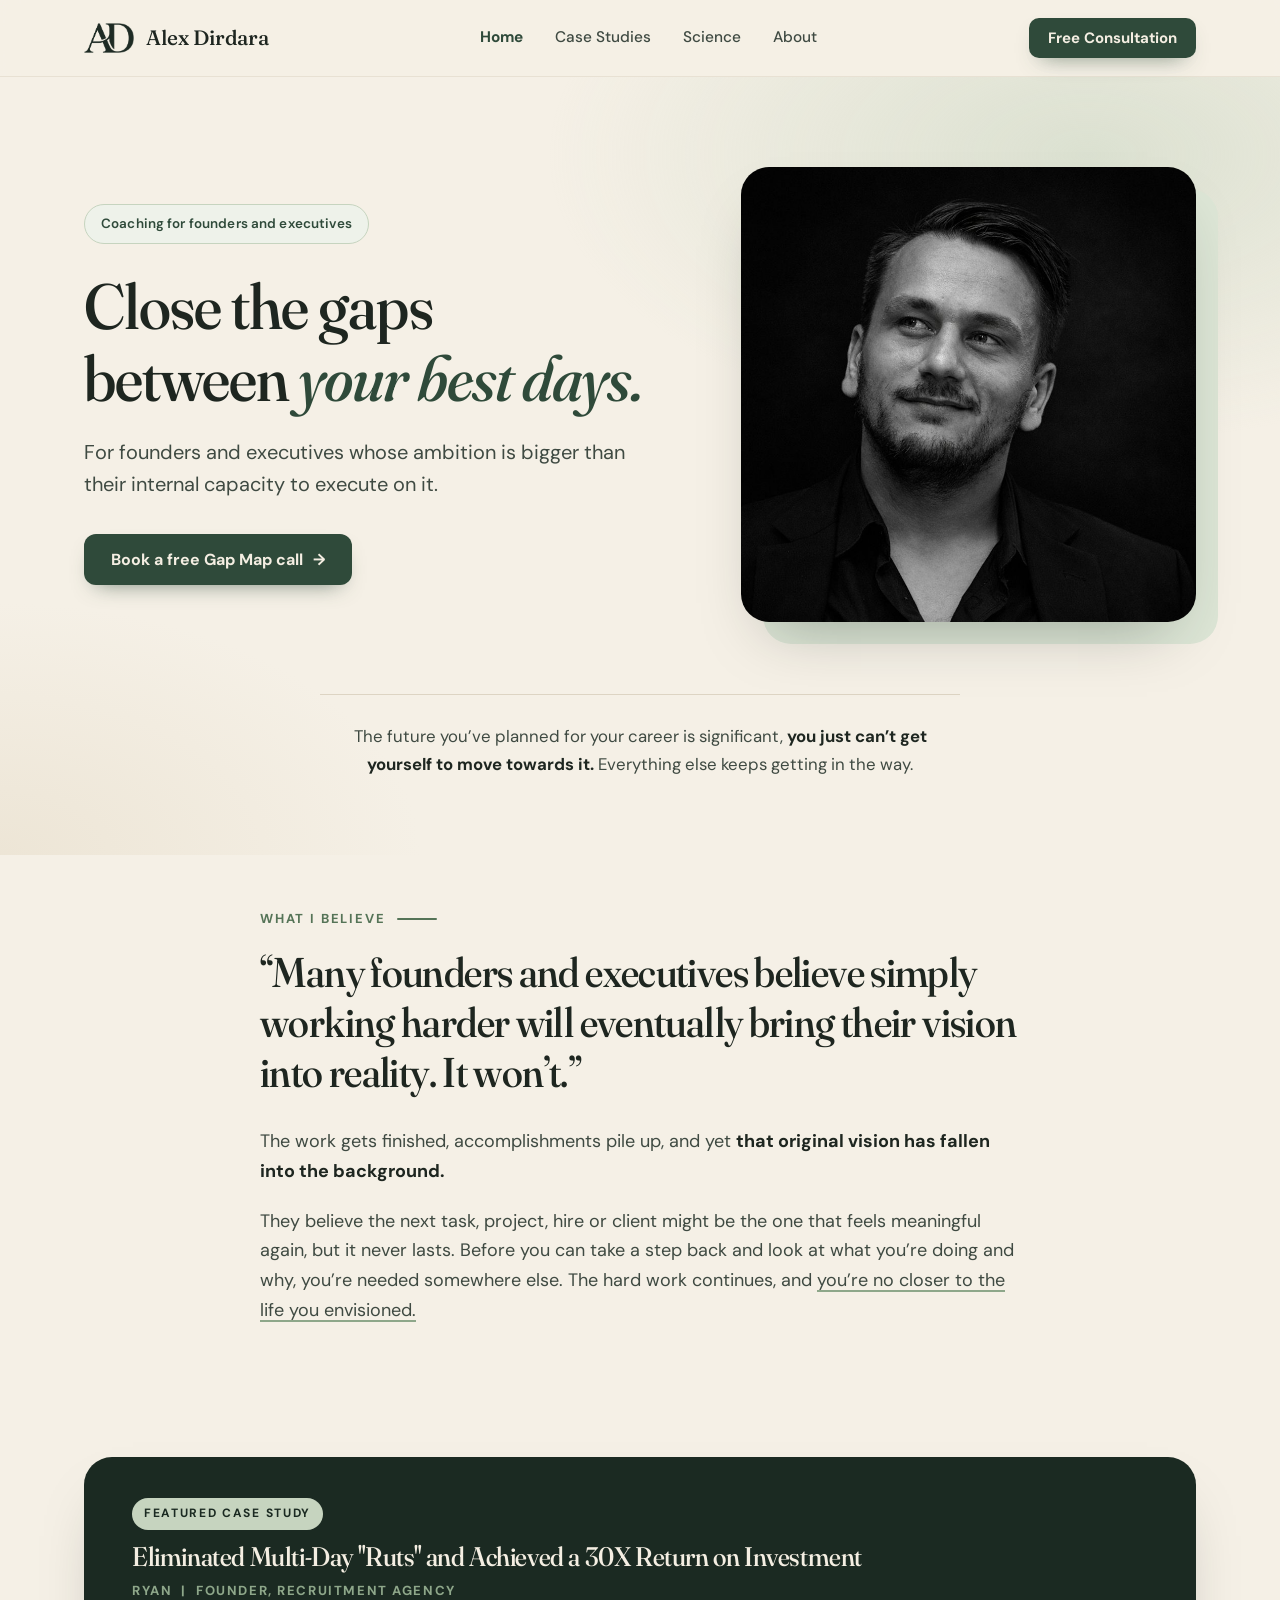
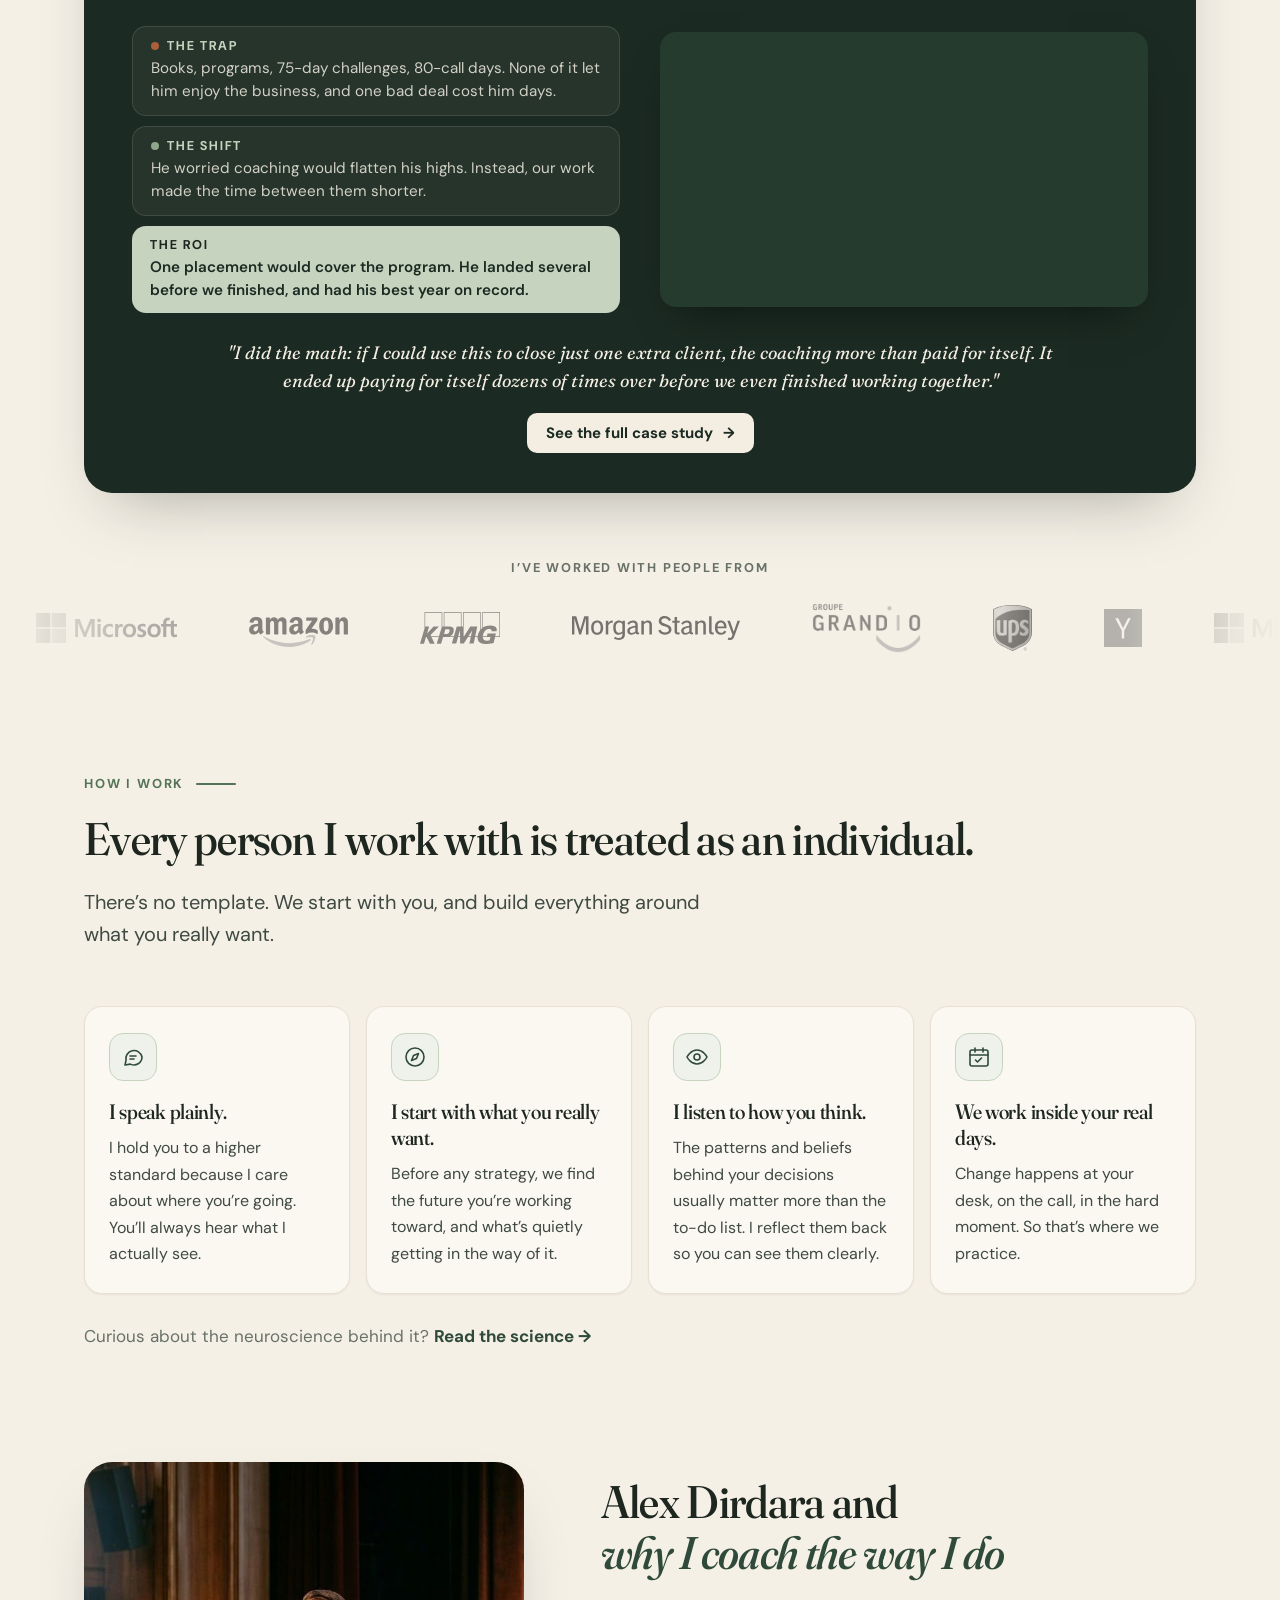
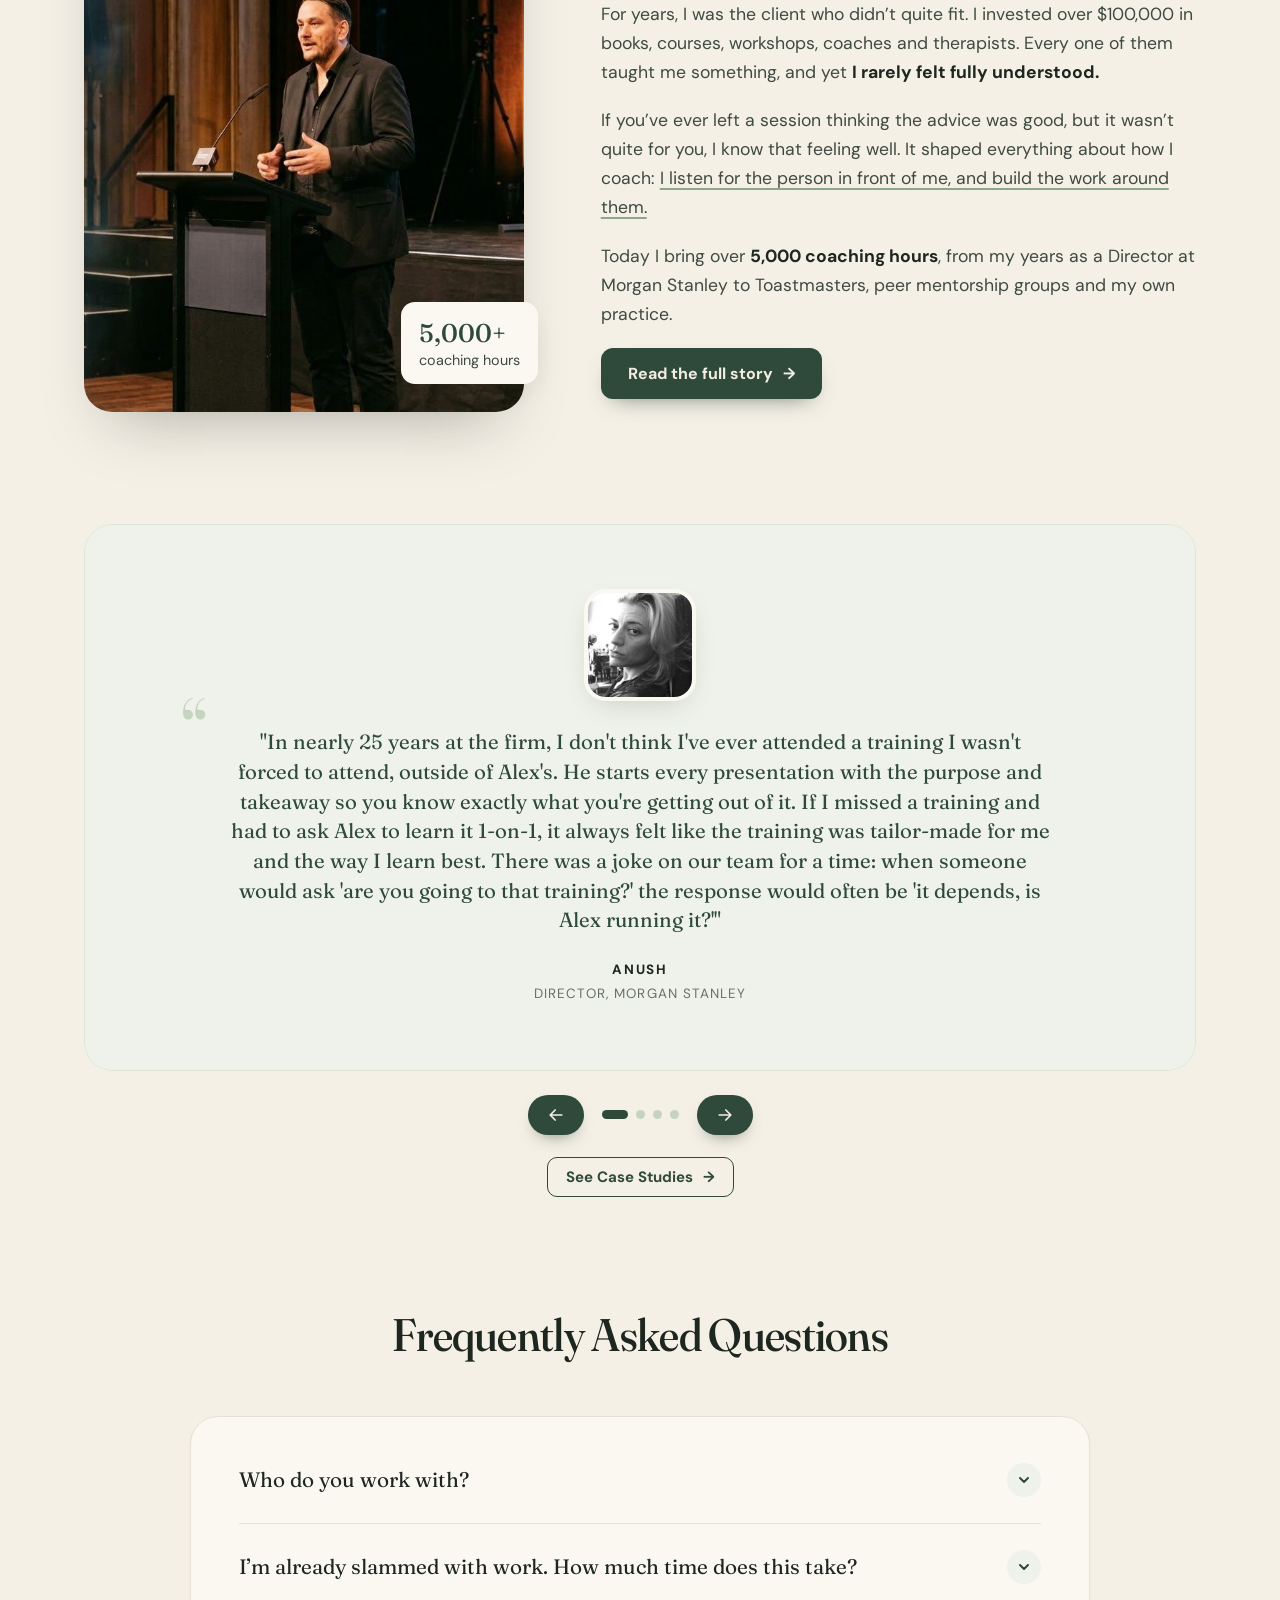
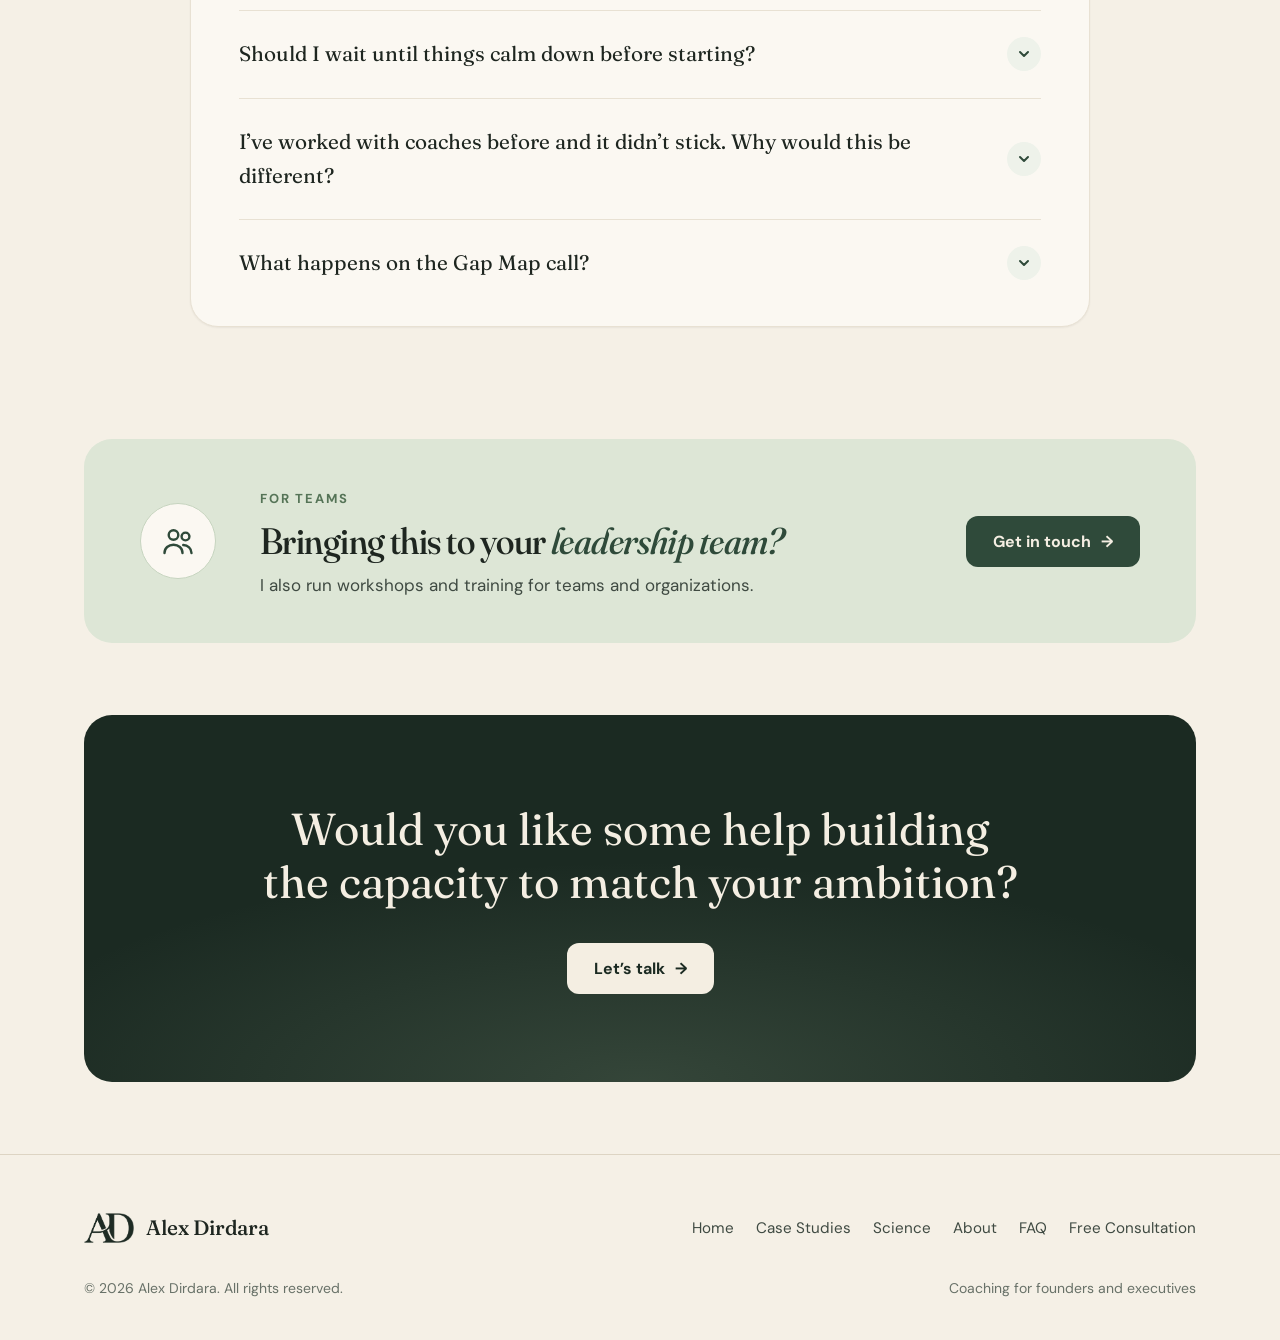
==== commit 7fa18d09: "Add files via upload" ====
--- a/index.html
+++ b/index.html
@@ -3,11 +3,16 @@
 <head>
   <meta charset="utf-8">
   <meta name="viewport" content="width=device-width, initial-scale=1">
-  <title>Alex Dirdara | Performance Coaching for Founders</title>
-  <meta name="description" content="Neuroscience-backed performance coaching for founders. Make the way you execute on your best days your new default operating system, using personalized 5 to 60 second practices.">
-  <meta property="og:title" content="Alex Dirdara | Performance Coaching for Founders">
-  <meta property="og:description" content="Make the way you execute on your best days your new default operating system.">
-  <meta property="og:image" content="https://alexdirdara.com/assets/img/alex-portrait.jpg">
+  <title>Alex Dirdara | Coaching for Founders and Executives</title>
+  <meta name="description" content="Close the gaps between your best days. Coaching for founders and executives whose ambition is bigger than their internal capacity to execute on it.">
+  <meta property="og:type" content="website">
+  <meta property="og:url" content="https://alexdirdara.com/">
+  <meta property="og:title" content="Alex Dirdara | Close the gaps between your best days.">
+  <meta property="og:description" content="Coaching for founders and executives whose ambition is bigger than their internal capacity to execute on it.">
+  <meta property="og:image" content="https://alexdirdara.com/assets/img/og-start.png">
+  <meta property="og:image:width" content="1200">
+  <meta property="og:image:height" content="630">
+  <meta name="twitter:card" content="summary_large_image">
   <link rel="icon" type="image/png" href="assets/img/favicon.png">
   <link rel="apple-touch-icon" href="assets/img/apple-touch-icon.png">
   <link rel="preconnect" href="https://fonts.googleapis.com">
@@ -31,7 +36,7 @@
         <a href="/about">About</a>
       </nav>
       <div class="header-cta">
-        <a class="btn btn-primary btn-sm" href="https://calendly.com/dirdara/on-demand" target="_blank" rel="noopener">Free Consultation</a>
+        <a class="btn btn-primary btn-sm" href="https://calendly.com/dirdara/gapmap" target="_blank" rel="noopener">Free Consultation</a>
         <button class="nav-toggle" type="button" aria-expanded="false" aria-controls="mobile-nav" aria-label="Open menu">
           <svg viewBox="0 0 24 24" fill="none" stroke="currentColor" stroke-width="1.8" stroke-linecap="round"><path d="M4 7h16M4 12h16M4 17h16"/></svg>
         </button>
@@ -43,7 +48,7 @@
         <li><a href="/casestudies">Case Studies</a></li>
         <li><a href="/science">Science</a></li>
         <li><a href="/about">About</a></li>
-        <li><a class="btn btn-primary" href="https://calendly.com/dirdara/on-demand" target="_blank" rel="noopener">Free Consultation</a></li>
+        <li><a class="btn btn-primary" href="https://calendly.com/dirdara/gapmap" target="_blank" rel="noopener">Free Consultation</a></li>
       </ul>
     </div>
   </header>
@@ -55,25 +60,33 @@
       <div class="container">
         <div class="hero-grid">
           <div>
-            <div class="pill">
-              <span>Performance Coaching</span><span class="sep" aria-hidden="true"></span>
-              <span>Neuroscience-Backed</span><span class="sep" aria-hidden="true"></span>
-              <span>Behavioral Engineering</span>
-            </div>
-            <h1>Make the way you execute on your best days <span class="hl">your new default operating system.</span></h1>
-            <p class="lead">For founders who've spent $20k+ on books, mentors &amp; workshops, but have noticed none of it feels accessible in the difficult moments they need it most.</p>
-            <a class="btn btn-primary" href="https://calendly.com/dirdara/on-demand" target="_blank" rel="noopener">Book a Free Consultation <span class="arrow" aria-hidden="true">&rarr;</span></a>
+            <div class="pill"><span>Coaching for founders and executives</span></div>
+            <h1>Close the gaps between <span class="hl">your best days.</span></h1>
+            <p class="lead">For founders and executives whose ambition is bigger than their internal capacity to execute on it.</p>
+            <a class="btn btn-primary" href="https://calendly.com/dirdara/gapmap" target="_blank" rel="noopener">Book a free Gap Map call <span class="arrow" aria-hidden="true">&rarr;</span></a>
           </div>
           <figure class="hero-figure" style="margin:0">
             <img src="assets/img/alex-portrait.jpg" alt="Portrait of Alex Dirdara" width="900" height="900">
           </figure>
         </div>
-        <p class="hero-note">Rewire your brain's response to adversity using <strong>personalized 5 to 60 second practices</strong> designed for those exact moments.</p>
+        <p class="hero-note">The future you’ve planned for your career is significant, <strong>you just can’t get yourself to move towards it.</strong> Everything else keeps getting in the way.</p>
+      </div>
+    </section>
+
+    <!-- BELIEF -->
+    <section class="section manifesto" style="padding-top:clamp(24px, 4vw, 48px)">
+      <div class="container">
+        <div class="narrow reveal">
+          <div class="eyebrow with-rule">What I believe</div>
+          <h2>“Many founders and executives believe simply working harder will eventually bring their vision into reality. It won’t.”</h2>
+          <p>The work gets finished, accomplishments pile up, and yet <strong>that original vision has fallen into the background.</strong></p>
+          <p>They believe the next task, project, hire or client might be the one that feels meaningful again, but it never lasts. Before you can take a step back and look at what you’re doing and why, you’re needed somewhere else. The hard work continues, and <span class="u">you’re no closer to the life you envisioned.</span></p>
+        </div>
       </div>
     </section>
 
     <!-- FEATURED CASE STUDY: RYAN -->
-    <section class="section-quote after-hero">
+    <section class="section-quote">
       <div class="container">
         <article class="case-featured case-compact reveal">
           <div class="case-compact-head">
@@ -89,7 +102,7 @@
               </div>
               <div class="case-block shift">
                 <h4><span class="dot" aria-hidden="true"></span>The Shift</h4>
-                <p>He worried coaching would flatten his highs. Instead, quick state shifts made the time between them shorter.</p>
+                <p>He worried coaching would flatten his highs. Instead, our work made the time between them shorter.</p>
               </div>
               <div class="case-roi">
                 <h4>The ROI</h4>
@@ -108,135 +121,84 @@
       </div>
     </section>
 
-    <!-- PHILOSOPHY -->
-    <section class="section manifesto">
-      <div class="container">
-        <div class="narrow reveal">
-          <div class="eyebrow with-rule">Alex Dirdara</div>
-          <h2>"Forcing ourselves to do the thing we don't feel like doing isn't resilience. It's a liability."</h2>
-          <p>The discomfort and resistance we feel towards an action is <span class="u">our brain doing the math</span> and deciding it's just not worth doing.</p>
-          <p>Ignoring that conclusion and doing it anyway is like <strong>running a car engine without coolant.</strong> It may work for a day, a week, a month, but the engine will eventually blow, and we just have to hope our work and clients aren't in the blast radius.</p>
-        </div>
-      </div>
-    </section>
-
-    <!-- COMPARISON -->
-    <section class="section" id="approach" style="padding-top:0">
+    <!-- PEOPLE I'VE WORKED WITH: individuals from these organizations, not engagements with the firms -->
+    <section class="logos" aria-labelledby="logos-title">
+      <div class="container">
+        <p class="logos-title" id="logos-title">I’ve worked with people from</p>
+      </div>
+      <div class="marquee">
+        <div class="marquee-track">
+          <!-- Heights differ per logo so each reads at a similar visual size (wide wordmarks shorter, the shield and square marks taller) -->
+          <ul class="marquee-list">
+            <li><img src="assets/img/logos/microsoft.svg" alt="Microsoft" style="height:30px"></li>
+            <li><img src="assets/img/logos/amazon.svg" alt="Amazon" style="height:30px;margin-top:8px"></li>
+            <li><img src="assets/img/logos/kpmg.svg" alt="KPMG" style="height:32px"></li>
+            <li><img src="assets/img/logos/morganstanley.svg" alt="Morgan Stanley" style="height:24px"></li>
+            <li><img src="assets/img/logos/grandio.png" alt="Groupe Grandio" style="height:50px"></li>
+            <li><img src="assets/img/logos/ups.svg" alt="UPS" style="height:46px"></li>
+            <li><img src="assets/img/logos/ycombinator.svg" alt="Y Combinator" style="height:38px"></li>
+          </ul>
+          <!-- Second copy makes the loop seamless; hidden from screen readers -->
+          <ul class="marquee-list" aria-hidden="true">
+            <li><img src="assets/img/logos/microsoft.svg" alt="" style="height:30px"></li>
+            <li><img src="assets/img/logos/amazon.svg" alt="" style="height:30px;margin-top:8px"></li>
+            <li><img src="assets/img/logos/kpmg.svg" alt="" style="height:32px"></li>
+            <li><img src="assets/img/logos/morganstanley.svg" alt="" style="height:24px"></li>
+            <li><img src="assets/img/logos/grandio.png" alt="" style="height:50px"></li>
+            <li><img src="assets/img/logos/ups.svg" alt="" style="height:46px"></li>
+            <li><img src="assets/img/logos/ycombinator.svg" alt="" style="height:38px"></li>
+          </ul>
+        </div>
+      </div>
+    </section>
+
+    <!-- HOW I WORK -->
+    <section class="section" id="approach">
       <div class="container">
         <div class="section-head reveal">
-          <h2>Developing your new default operating system.</h2>
-          <p class="lead">Changing your state makes direct changes to your neurobiology in a way that mindset or insights alone can't.</p>
-          <div class="accent-bar"></div>
-        </div>
-
-        <div class="compare reveal" role="table" aria-label="State-Driven Execution compared with traditional methods">
-          <div class="compare-row heads" role="row">
-            <div class="compare-head us" role="columnheader">State-Driven Execution</div>
-            <div class="compare-head them" role="columnheader">Traditional Methods (Coaching, Therapy, Retreats)</div>
-          </div>
-          <div class="compare-row" role="row">
-            <div class="compare-cell us" role="cell"><span class="ico" aria-hidden="true"><svg viewBox="0 0 16 16" fill="none" stroke="currentColor" stroke-width="2.2" stroke-linecap="round" stroke-linejoin="round"><path d="M3.5 8.5l3 3 6-7"/></svg></span><div><span class="compare-label">State-Driven Execution</span>Embedded directly at your desk, in your real environment.</div></div>
-            <div class="compare-cell them" role="cell"><span class="ico" aria-hidden="true"><svg viewBox="0 0 16 16" fill="none" stroke="currentColor" stroke-width="2" stroke-linecap="round"><path d="M4.5 4.5l7 7M11.5 4.5l-7 7"/></svg></span><div><span class="compare-label">Traditional</span>Isolated to a meditation cushion, clinic, or offsite classroom.</div></div>
-          </div>
-          <div class="compare-row" role="row">
-            <div class="compare-cell us" role="cell"><span class="ico" aria-hidden="true"><svg viewBox="0 0 16 16" fill="none" stroke="currentColor" stroke-width="2.2" stroke-linecap="round" stroke-linejoin="round"><path d="M3.5 8.5l3 3 6-7"/></svg></span><div><span class="compare-label">State-Driven Execution</span>Rewires your nervous system in the exact state the stress occurs.</div></div>
-            <div class="compare-cell them" role="cell"><span class="ico" aria-hidden="true"><svg viewBox="0 0 16 16" fill="none" stroke="currentColor" stroke-width="2" stroke-linecap="round"><path d="M4.5 4.5l7 7M11.5 4.5l-7 7"/></svg></span><div><span class="compare-label">Traditional</span>Practices calmness in artificial, stress-free environments.</div></div>
-          </div>
-          <div class="compare-row" role="row">
-            <div class="compare-cell us" role="cell"><span class="ico" aria-hidden="true"><svg viewBox="0 0 16 16" fill="none" stroke="currentColor" stroke-width="2.2" stroke-linecap="round" stroke-linejoin="round"><path d="M3.5 8.5l3 3 6-7"/></svg></span><div><span class="compare-label">State-Driven Execution</span>5 to 60 second micro-practices, executed seamlessly in real time.</div></div>
-            <div class="compare-cell them" role="cell"><span class="ico" aria-hidden="true"><svg viewBox="0 0 16 16" fill="none" stroke="currentColor" stroke-width="2" stroke-linecap="round"><path d="M4.5 4.5l7 7M11.5 4.5l-7 7"/></svg></span><div><span class="compare-label">Traditional</span>Hours of high-level sessions that disrupt your calendar.</div></div>
-          </div>
-          <div class="compare-row" role="row">
-            <div class="compare-cell us" role="cell"><span class="ico" aria-hidden="true"><svg viewBox="0 0 16 16" fill="none" stroke="currentColor" stroke-width="2.2" stroke-linecap="round" stroke-linejoin="round"><path d="M3.5 8.5l3 3 6-7"/></svg></span><div><span class="compare-label">State-Driven Execution</span>Up to 900 live repetitions per quarter build automatic, biological habits.</div></div>
-            <div class="compare-cell them" role="cell"><span class="ico" aria-hidden="true"><svg viewBox="0 0 16 16" fill="none" stroke="currentColor" stroke-width="2" stroke-linecap="round"><path d="M4.5 4.5l7 7M11.5 4.5l-7 7"/></svg></span><div><span class="compare-label">Traditional</span>A weekly session relies on conscious memory to try and change behavior later.</div></div>
-          </div>
-          <div class="compare-row" role="row">
-            <div class="compare-cell us" role="cell"><span class="ico" aria-hidden="true"><svg viewBox="0 0 16 16" fill="none" stroke="currentColor" stroke-width="2.2" stroke-linecap="round" stroke-linejoin="round"><path d="M3.5 8.5l3 3 6-7"/></svg></span><div><span class="compare-label">State-Driven Execution</span>Regulates your state while you're still on the client call.</div></div>
-            <div class="compare-cell them" role="cell"><span class="ico" aria-hidden="true"><svg viewBox="0 0 16 16" fill="none" stroke="currentColor" stroke-width="2" stroke-linecap="round"><path d="M4.5 4.5l7 7M11.5 4.5l-7 7"/></svg></span><div><span class="compare-label">Traditional</span>Analyzes the situation a week after the collateral damage is already done.</div></div>
-          </div>
-        </div>
-
-        <div class="compare-cta">
-          <a class="btn btn-primary" href="https://calendly.com/dirdara/on-demand" target="_blank" rel="noopener">Install your new operating system <span class="arrow" aria-hidden="true">&rarr;</span></a>
-        </div>
-      </div>
-    </section>
-
-    <!-- METHOD -->
-    <section class="section" id="method" style="padding-top:0">
-      <div class="container">
-        <div class="method-panel reveal">
-          <div class="eyebrow">The Method</div>
-          <h2>How We Get There</h2>
-          <div class="phases">
-            <div class="phase">
-              <div class="phase-top">
-                <span class="phase-icon" aria-hidden="true">
-                  <!-- Awareness: radar scan -->
-                  <svg viewBox="0 0 24 24" fill="none" stroke="currentColor" stroke-width="1.5" stroke-linecap="round" stroke-linejoin="round"><circle cx="12" cy="12" r="9"/><circle cx="12" cy="12" r="5"/><circle cx="12" cy="12" r="1.2" fill="currentColor"/><path d="M12 12l6.2-6.2"/></svg>
-                </span>
-              </div>
-              <div class="phase-num">Phase 01</div>
-              <h3>Awareness</h3>
-              <p>Map the real moments of adversity in your days and weeks that are <strong>costing you time, energy and money.</strong></p>
-            </div>
-            <div class="phase">
-              <div class="phase-top">
-                <span class="phase-icon" aria-hidden="true">
-                  <!-- Practice: repeat loop -->
-                  <svg viewBox="0 0 24 24" fill="none" stroke="currentColor" stroke-width="1.5" stroke-linecap="round" stroke-linejoin="round"><path d="M17 2.5l3 3-3 3"/><path d="M4 11v-1.5a4 4 0 0 1 4-4h12"/><path d="M7 21.5l-3-3 3-3"/><path d="M20 13v1.5a4 4 0 0 1-4 4H4"/></svg>
-                </span>
-              </div>
-              <div class="phase-num">Phase 02</div>
-              <h3>Practice</h3>
-              <p>Personalized micro-practices built around your actual patterns, so you can <strong>change state and return to high-leverage work in seconds.</strong></p>
-            </div>
-            <div class="phase">
-              <div class="phase-top">
-                <span class="phase-icon" aria-hidden="true">
-                  <!-- Integration: stacked layers -->
-                  <svg viewBox="0 0 24 24" fill="none" stroke="currentColor" stroke-width="1.5" stroke-linecap="round" stroke-linejoin="round"><path d="M12 3l9 4.5-9 4.5-9-4.5z"/><path d="M3 12l9 4.5 9-4.5"/><path d="M3 16.5L12 21l9-4.5"/></svg>
-                </span>
-              </div>
-              <div class="phase-num">Phase 03</div>
-              <h3>Integration</h3>
-              <p>Discover and apply the larger life changes required to <strong>make this new operating system last.</strong></p>
-            </div>
-          </div>
-        </div>
-
-        <div class="method-body reveal">
-          <div>
-            <p class="pull">There's no database of practices. Every person I work with is treated as an individual with unique needs.
-              <small>Over our 3 months together, we move through the three phases at your pace. It's designed as one phase per month, but spending extra time in Practice or Integration only helps.</small>
-            </p>
-          </div>
-          <div>
-            <p>The purpose is always the same: to give you <span class="u">the shortest path back to the state you're in when you're at your best.</span></p>
-            <p>Practices run <strong>5 to 60 seconds</strong>, ranging from immediate resets you can use in the middle of a difficult call, to short rituals before a block of cold calls.</p>
-            <div class="callout">
-              <p>If short practices sound too good to be true, consider how your state already changes. A prospect makes a strange face during your pitch, your stomach sinks, and suddenly you're defending and justifying yourself. <strong>That's state change at work.</strong></p>
-              <p>We're just taking control of the process.</p>
-            </div>
-            <a class="btn btn-primary" href="/science">Read the science here <span class="arrow" aria-hidden="true">&rarr;</span></a>
-          </div>
-        </div>
-      </div>
-    </section>
-
-    <!-- INTRO / $100K LESSON -->
+          <div class="eyebrow with-rule">How I work</div>
+          <h2>Every person I work with is treated as an individual.</h2>
+          <p class="lead">There’s no template. We start with you, and build everything around what you really want.</p>
+        </div>
+        <div class="ways reveal">
+          <article class="way">
+            <span class="way-ico" aria-hidden="true"><svg viewBox="0 0 24 24" fill="none" stroke="currentColor" stroke-width="1.6" stroke-linecap="round" stroke-linejoin="round"><path d="M21 12a8 8 0 0 1-11.6 7.1L4 20l1-4.6A8 8 0 1 1 21 12z"/><path d="M9 11h6M9 14h4"/></svg></span>
+            <h3>I speak plainly.</h3>
+            <p>I hold you to a higher standard because I care about where you’re going. You’ll always hear what I actually see.</p>
+          </article>
+          <article class="way">
+            <span class="way-ico" aria-hidden="true"><svg viewBox="0 0 24 24" fill="none" stroke="currentColor" stroke-width="1.6" stroke-linecap="round" stroke-linejoin="round"><circle cx="12" cy="12" r="9"/><path d="M15.5 8.5l-2 5-5 2 2-5z"/></svg></span>
+            <h3>I start with what you really want.</h3>
+            <p>Before any strategy, we find the future you’re working toward, and what’s quietly getting in the way of it.</p>
+          </article>
+          <article class="way">
+            <span class="way-ico" aria-hidden="true"><svg viewBox="0 0 24 24" fill="none" stroke="currentColor" stroke-width="1.6" stroke-linecap="round" stroke-linejoin="round"><path d="M2 12s3.6-7 10-7 10 7 10 7-3.6 7-10 7S2 12 2 12z"/><circle cx="12" cy="12" r="3"/></svg></span>
+            <h3>I listen to how you think.</h3>
+            <p>The patterns and beliefs behind your decisions usually matter more than the to-do list. I reflect them back so you can see them clearly.</p>
+          </article>
+          <article class="way">
+            <span class="way-ico" aria-hidden="true"><svg viewBox="0 0 24 24" fill="none" stroke="currentColor" stroke-width="1.6" stroke-linecap="round" stroke-linejoin="round"><rect x="3" y="5" width="18" height="16" rx="2"/><path d="M3 10h18M8 3v4M16 3v4"/><path d="M8.5 15l2 2 4-4"/></svg></span>
+            <h3>We work inside your real days.</h3>
+            <p>Change happens at your desk, on the call, in the hard moment. So that’s where we practice.</p>
+          </article>
+        </div>
+        <p class="ways-note reveal">Curious about the neuroscience behind it? <a href="/science">Read the science <span aria-hidden="true">&rarr;</span></a></p>
+      </div>
+    </section>
+
+    <!-- WHO I AM -->
     <section class="section" style="padding-top:0">
       <div class="container">
         <div class="intro-grid">
           <div class="intro-photo reveal">
             <img src="assets/img/alex-stage.jpg" alt="Alex Dirdara speaking on stage" width="1376" height="768" loading="lazy">
-            <div class="badge"><strong>4,000+</strong>coaching hours</div>
+            <div class="badge"><strong>5,000+</strong>coaching hours</div>
           </div>
           <div class="intro-copy reveal">
-            <h2>Alex Dirdara and <span class="sub">The $100k Lesson</span></h2>
-            <p>I built this practice on <strong>$100,000 of R&amp;D into a single problem:</strong> why the breakthroughs we have in workshops and therapy disappear the second we sit back down at our desks.</p>
-            <p>It's grounded in <span class="u">12 years of research</span> that took me all over the world, and over <strong>4,000 coaching hours</strong> across my roles as a Director at Morgan Stanley, at Toastmasters, and within my own coaching practice.</p>
-            <p>I'll show you how to rewire your reaction to adversity in the exact environment you actually work.</p>
+            <h2>Alex Dirdara and <span class="sub">why I coach the way I do</span></h2>
+            <p>For years, I was the client who didn’t quite fit. I invested over $100,000 in books, courses, workshops, coaches and therapists. Every one of them taught me something, and yet <strong>I rarely felt fully understood.</strong></p>
+            <p>If you’ve ever left a session thinking the advice was good, but it wasn’t quite for you, I know that feeling well. It shaped everything about how I coach: <span class="u">I listen for the person in front of me, and build the work around them.</span></p>
+            <p>Today I bring over <strong>5,000 coaching hours</strong>, from my years as a Director at Morgan Stanley to Toastmasters, peer mentorship groups and my own practice.</p>
             <a class="btn btn-primary" href="/about">Read the full story <span class="arrow" aria-hidden="true">&rarr;</span></a>
           </div>
         </div>
@@ -312,58 +274,58 @@
         <div class="faq-card narrow reveal" style="max-width:900px">
 
           <details class="faq-item">
-            <summary>I'm already slammed with work. How much extra time does this take?<span class="chev" aria-hidden="true"><svg viewBox="0 0 16 16" fill="none" stroke="currentColor" stroke-width="2" stroke-linecap="round" stroke-linejoin="round"><path d="M4 6l4 4 4-4"/></svg></span></summary>
-            <div class="faq-answer">
-              <p>About <strong>5 minutes a day.</strong> Practices run 5 to 60 seconds, so even doing them up to 10 times a day adds up to roughly five minutes.</p>
-              <p>The magic comes from volume: up to <strong>900 repetitions</strong> over our 3 months together. It's rare for a system to give you that many chances to practice and master a new skill while only asking for 5 minutes a day.</p>
-            </div>
-          </details>
-
-          <details class="faq-item">
-            <summary>Should I wait until things calm down in my business before starting?<span class="chev" aria-hidden="true"><svg viewBox="0 0 16 16" fill="none" stroke="currentColor" stroke-width="2" stroke-linecap="round" stroke-linejoin="round"><path d="M4 6l4 4 4-4"/></svg></span></summary>
-            <div class="faq-answer">
-              <p>These practices are designed specifically for when things are at their toughest, getting you into a better state within minutes.</p>
-              <p>If you get it working at your busiest (which is exactly how it's designed to work), you'll be even more effective when things calm down. <strong>As long as you can take 30 seconds now and then, you have everything you need to master this.</strong></p>
-            </div>
-          </details>
-
-          <details class="faq-item">
-            <summary>I'm already making good money. Is this really worth the investment?<span class="chev" aria-hidden="true"><svg viewBox="0 0 16 16" fill="none" stroke="currentColor" stroke-width="2" stroke-linecap="round" stroke-linejoin="round"><path d="M4 6l4 4 4-4"/></svg></span></summary>
-            <div class="faq-answer">
-              <p>It depends on your goals. If you can clearly see the benefit of <strong>snapping back from triggers and difficult moments in seconds or minutes</strong>, rather than losing hours or days to them, then it will be worth it.</p>
-              <p>It means spending more of your days feeling like your best days. It means no longer being at the whim of emotional rollercoasters, and taking back control.</p>
-            </div>
-          </details>
-
-          <details class="faq-item">
-            <summary>I've bought courses and hired coaches before, and nothing stuck. What if I fail again?<span class="chev" aria-hidden="true"><svg viewBox="0 0 16 16" fill="none" stroke="currentColor" stroke-width="2" stroke-linecap="round" stroke-linejoin="round"><path d="M4 6l4 4 4-4"/></svg></span></summary>
-            <div class="faq-answer">
-              <p>A few things make this system different:</p>
-              <p><strong>Volume.</strong> 900 repetitions in 3 months for just 5 minutes a day means you'll log dozens of reps within your first few days.</p>
-              <p><strong>Range.</strong> You'll have practices to use in the middle of calls, and others to get you moving after a slow period.</p>
-              <p><strong>Feedback you can feel.</strong> Your body and mind will feel the benefits within the first couple of days. You don't have to guess whether it's working; you'll feel it, again and again.</p>
-              <p>And worst case, if you truly feel it isn't doing anything for you, we speak openly and figure out the way forward together.</p>
-            </div>
-          </details>
-
-          <details class="faq-item">
-            <summary>I often forget to do practices. What if I start the coaching and don't follow through?<span class="chev" aria-hidden="true"><svg viewBox="0 0 16 16" fill="none" stroke="currentColor" stroke-width="2" stroke-linecap="round" stroke-linejoin="round"><path d="M4 6l4 4 4-4"/></svg></span></summary>
-            <div class="faq-answer">
-              <p>This is exactly why the first phase, Awareness, matters so much. Most practices are chosen arbitrarily, so they rarely feel worth doing.</p>
-              <p>Once we understand you and your patterns, your practices are <strong>personalized to how you operate, what you enjoy doing, and what you need.</strong> They're designed to create quick shifts in the moment, so your brain immediately sees the benefit and wants more of it.</p>
-              <p>If some practices feel exciting at first but get dull, we'll find new ones that feel exciting again. I want our time together to be not only productive, but something you're excited to go through.</p>
-            </div>
-          </details>
-
-          <details class="faq-item">
-            <summary>What's the science behind this methodology?<span class="chev" aria-hidden="true"><svg viewBox="0 0 16 16" fill="none" stroke="currentColor" stroke-width="2" stroke-linecap="round" stroke-linejoin="round"><path d="M4 6l4 4 4-4"/></svg></span></summary>
-            <div class="faq-answer">
-              <p>Recent breakthroughs in <strong>state-based learning</strong>: the neuroscience showing that we learn and operate in states. We're in one state at work, another in the therapist's office, and another at dinner with the kids.</p>
-              <p>Expecting learning in one state to transfer to another is why most methods fail. It's why Thursday's therapy doesn't carry into Monday's difficult call.</p>
-              <p>Every practice is designed to improve the state you're in, or switch you into the one you're in on your best days. <a href="/science">Read the science &rarr;</a></p>
-            </div>
-          </details>
-
+            <summary>Who do you work with?<span class="chev" aria-hidden="true"><svg viewBox="0 0 16 16" fill="none" stroke="currentColor" stroke-width="2" stroke-linecap="round" stroke-linejoin="round"><path d="M4 6l4 4 4-4"/></svg></span></summary>
+            <div class="faq-answer">
+              <p>Founders and executives who already know what they want to build, and are tired of the gap between that ambition and what actually gets done each week.</p>
+              <p>It often shows up as <strong>calls that keep getting pushed, important work that waits until it’s urgent, or a setback that costs days instead of hours.</strong></p>
+            </div>
+          </details>
+
+          <details class="faq-item">
+            <summary>I’m already slammed with work. How much time does this take?<span class="chev" aria-hidden="true"><svg viewBox="0 0 16 16" fill="none" stroke="currentColor" stroke-width="2" stroke-linecap="round" stroke-linejoin="round"><path d="M4 6l4 4 4-4"/></svg></span></summary>
+            <div class="faq-answer">
+              <p>We work together over 3 months. Outside of our sessions, what we build takes <strong>about 5 minutes a day</strong>, and it happens inside your normal workday, so it doesn’t need extra room on your calendar.</p>
+            </div>
+          </details>
+
+          <details class="faq-item">
+            <summary>Should I wait until things calm down before starting?<span class="chev" aria-hidden="true"><svg viewBox="0 0 16 16" fill="none" stroke="currentColor" stroke-width="2" stroke-linecap="round" stroke-linejoin="round"><path d="M4 6l4 4 4-4"/></svg></span></summary>
+            <div class="faq-answer">
+              <p>Busy seasons are when the gaps show up most, which makes them the best time to work on them. <strong>What you build during a busy season makes the calmer ones even better.</strong></p>
+            </div>
+          </details>
+
+          <details class="faq-item">
+            <summary>I’ve worked with coaches before and it didn’t stick. Why would this be different?<span class="chev" aria-hidden="true"><svg viewBox="0 0 16 16" fill="none" stroke="currentColor" stroke-width="2" stroke-linecap="round" stroke-linejoin="round"><path d="M4 6l4 4 4-4"/></svg></span></summary>
+            <div class="faq-answer">
+              <p>I hear this often, and I’ve been there myself. We start with you: what you really want, how you think, and the exact moments where things slip. <strong>Everything we build is shaped around that.</strong></p>
+              <p>And if something isn’t working, we talk about it openly and change course together.</p>
+            </div>
+          </details>
+
+          <details class="faq-item">
+            <summary>What happens on the Gap Map call?<span class="chev" aria-hidden="true"><svg viewBox="0 0 16 16" fill="none" stroke="currentColor" stroke-width="2" stroke-linecap="round" stroke-linejoin="round"><path d="M4 6l4 4 4-4"/></svg></span></summary>
+            <div class="faq-answer">
+              <p>It’s a free 30-minute call. We’ll look at your days together, find out why effort alone hasn’t closed the gap, and <strong>you’ll learn one live practice for a real situation you face.</strong></p>
+              <p>You’ll get a short written recap afterward, so the practice is yours to keep. <a href="https://calendly.com/dirdara/gapmap" target="_blank" rel="noopener">Book a time &rarr;</a></p>
+            </div>
+          </details>
+
+        </div>
+      </div>
+    </section>
+
+    <!-- FOR TEAMS -->
+    <section class="section-tight" style="padding-top:0">
+      <div class="container">
+        <div class="quiz-band team-band reveal">
+          <span class="team-ico" aria-hidden="true"><svg viewBox="0 0 24 24" fill="none" stroke="currentColor" stroke-width="1.6" stroke-linecap="round" stroke-linejoin="round"><circle cx="9" cy="8" r="3.2"/><path d="M3 20c0-3.3 2.7-5.5 6-5.5s6 2.2 6 5.5"/><circle cx="17" cy="9" r="2.6"/><path d="M15.5 14.7c3 .2 5.5 2.2 5.5 5.3"/></svg></span>
+          <div class="quiz-band-copy">
+            <div class="eyebrow">For teams</div>
+            <h2>Bringing this to your <span class="hl">leadership team?</span></h2>
+            <p>I also run workshops and training for teams and organizations.</p>
+          </div>
+          <a class="btn btn-light" href="mailto:hello@alexdirdara.com?subject=Corporate%20Training%20Inquiry">Get in touch <span class="arrow" aria-hidden="true">&rarr;</span></a>
         </div>
       </div>
     </section>
@@ -372,9 +334,8 @@
     <section class="section-tight" style="padding-top:0">
       <div class="container">
         <div class="closing reveal">
-          <p>If you've seen part of yourself in the case studies or been intrigued by the science, you're in a state of curiosity right now. Close this page and get back to work, and your old default states will return almost immediately.</p>
-          <p class="big">Stop living at the whim of your biology. Take control of your state.</p>
-          <a class="btn btn-light" href="https://calendly.com/dirdara/on-demand" target="_blank" rel="noopener">Free Consultation <span class="arrow" aria-hidden="true">&rarr;</span></a>
+          <p class="big" style="margin-top:0">Would you like some help building the capacity to match your ambition?</p>
+          <a class="btn btn-light" href="https://calendly.com/dirdara/gapmap" target="_blank" rel="noopener">Let’s talk <span class="arrow" aria-hidden="true">&rarr;</span></a>
         </div>
       </div>
     </section>
@@ -394,12 +355,12 @@
           <a href="/science">Science</a>
           <a href="/about">About</a>
           <a href="/#faq">FAQ</a>
-          <a href="https://calendly.com/dirdara/on-demand" target="_blank" rel="noopener">Free Consultation</a>
+          <a href="https://calendly.com/dirdara/gapmap" target="_blank" rel="noopener">Free Consultation</a>
         </nav>
       </div>
       <div class="footer-base">
         <span>&copy; <span data-year>2026</span> Alex Dirdara. All rights reserved.</span>
-        <span>Performance Coaching | Neuroscience-Backed | Behavioral Engineering</span>
+        <span>Coaching for founders and executives</span>
       </div>
     </div>
   </footer>
--- a/assets/css/styles.css
+++ b/assets/css/styles.css
@@ -211,7 +211,7 @@
   margin-bottom: 26px;
 }
 .pill .sep { width: 4px; height: 4px; border-radius: 50%; background: var(--sage-400); }
-.hero h1 { margin-bottom: 22px; }
+.hero h1 { margin-bottom: 22px; text-wrap: balance; }
 .hero .lead { max-width: 560px; margin-bottom: 34px; }
 .hero-figure { position: relative; justify-self: end; width: 100%; max-width: 460px; }
 .hero-figure::before {
@@ -396,6 +396,28 @@
 .faq-answer { padding: 0 0 26px; color: var(--ink-soft); max-width: 760px; }
 .faq-answer p:last-child { margin-bottom: 0; }
 .faq-answer a { color: var(--green-700); font-weight: 700; }
+
+/* Quiz band (home page) ---------------------------------------------------- */
+.quiz-band {
+  position: relative; overflow: hidden; display: grid; grid-template-columns: auto 1fr auto; align-items: center;
+  gap: clamp(20px, 4vw, 44px); background: var(--green-900); color: var(--cream);
+  border-radius: var(--radius-lg); padding: clamp(28px, 4vw, 44px) clamp(24px, 5vw, 56px);
+}
+.quiz-band-orb {
+  width: 96px; height: 96px; border-radius: 50%; flex-shrink: 0;
+  background: radial-gradient(circle at 34% 30%, #f4eee2 0%, #c6d4bf 28%, #8ea78a 62%, #557457 100%);
+  box-shadow: 0 0 44px 12px rgba(142, 167, 138, .3);
+}
+.quiz-band-copy { min-width: 0; }
+.quiz-band .eyebrow { color: var(--sage-400); margin-bottom: 10px; }
+.quiz-band h2 { color: var(--cream); font-size: clamp(1.6rem, 3vw, 2.3rem); margin-bottom: 10px; }
+.quiz-band h2 .hl { color: var(--sage-200); }
+.quiz-band p { margin: 0; color: rgba(244, 238, 226, .8); max-width: 560px; }
+@media (max-width: 860px) {
+  .quiz-band { grid-template-columns: 1fr; text-align: left; }
+  .quiz-band-orb { width: 64px; height: 64px; }
+  .quiz-band .btn { justify-self: start; }
+}
 
 /* Closing CTA band -------------------------------------------------------- */
 .closing {
@@ -756,6 +778,83 @@
   .states-arrow svg { transform: rotate(90deg); }
 }
 
+/* People I've worked with: auto-scrolling greyscale names -------------------- */
+.logos { padding: clamp(40px, 6vw, 64px) 0 0; }
+.logos-title { text-align: center; margin: 0 0 22px; font-size: .8rem; font-weight: 700; letter-spacing: .14em; text-transform: uppercase; color: var(--muted); }
+.marquee {
+  overflow: hidden;
+  -webkit-mask-image: linear-gradient(90deg, transparent, #000 12%, #000 88%, transparent);
+  mask-image: linear-gradient(90deg, transparent, #000 12%, #000 88%, transparent);
+}
+.marquee-track { display: flex; width: max-content; animation: marquee 36s linear infinite; }
+.marquee:hover .marquee-track { animation-play-state: paused; }
+.marquee-list { display: flex; align-items: center; gap: clamp(40px, 6vw, 72px); padding: 0 clamp(20px, 3vw, 36px); margin: 0; list-style: none; }
+.marquee-list li { display: flex; align-items: center; height: 56px; }
+/* Greyscale and slightly faded so the logos sit quietly on the beige */
+.marquee-list img { display: block; width: auto; max-width: none; filter: grayscale(1) contrast(.9); opacity: .55; }
+@keyframes marquee { to { transform: translateX(-50%); } }
+/* Reduced motion: show the names once, wrapped and still */
+@media (prefers-reduced-motion: reduce) {
+  .marquee { -webkit-mask-image: none; mask-image: none; }
+  .marquee-track { width: auto; justify-content: center; }
+  .marquee-list { flex-wrap: wrap; justify-content: center; row-gap: 14px; }
+  .marquee-list[aria-hidden="true"] { display: none; }
+}
+
+/* How I work -------------------------------------------------------------- */
+.ways { display: grid; grid-template-columns: repeat(4, 1fr); gap: 16px; }
+.way { background: var(--surface); border: 1px solid var(--line-soft); border-radius: var(--radius); padding: 26px 24px; box-shadow: var(--shadow-sm); }
+.way-ico {
+  width: 48px; height: 48px; border-radius: 14px; display: grid; place-items: center; margin-bottom: 18px;
+  background: var(--sage-50); border: 1px solid var(--sage-200); color: var(--green-700);
+}
+.way-ico svg { width: 24px; height: 24px; }
+.way h3 { font-size: 1.3rem; line-height: 1.25; margin: 0 0 10px; }
+.way p { margin: 0; color: var(--ink-soft); font-size: 1rem; }
+.ways-note { margin: 28px 0 0; color: var(--muted); }
+.ways-note a { color: var(--green-700); font-weight: 700; text-decoration: none; }
+.ways-note a:hover { text-decoration: underline; }
+@media (max-width: 1000px) { .ways { grid-template-columns: 1fr 1fr; } }
+@media (max-width: 560px) { .ways { grid-template-columns: 1fr; } }
+
+/* For teams band: the quiz band layout in light sage, so the dark closing below stays the main call to action */
+.team-band { background: var(--sage-100); color: var(--ink); }
+.team-band .eyebrow { color: var(--sage-600); }
+.team-band h2 { color: var(--ink); }
+.team-band h2 .hl { color: var(--green-700); }
+.team-band p { color: var(--ink-soft); }
+.team-band .btn-light { background: var(--green-700); color: var(--cream); }
+.team-band .btn-light:hover { background: var(--green-800); }
+.team-ico {
+  width: 76px; height: 76px; border-radius: 50%; display: grid; place-items: center; flex-shrink: 0;
+  background: var(--surface); border: 1px solid var(--sage-200); color: var(--green-700);
+}
+.team-ico svg { width: 36px; height: 36px; }
+@media (max-width: 860px) { .team-ico { width: 60px; height: 60px; } .team-ico svg { width: 28px; height: 28px; } }
+
+/* Standalone pages (/process, /start) ------------------------------------- */
+/* Lean header: logo and the booking button only, kept visible on phones */
+.lean-header .header-cta .btn { display: inline-flex; }
+@media (max-width: 400px) { .lean-header .brand span { display: none; } }
+
+/* "Where to next" cards at the bottom */
+.next-links { display: grid; grid-template-columns: repeat(3, 1fr); gap: 16px; margin-top: clamp(36px, 5vw, 56px); }
+.next-links.four { grid-template-columns: repeat(4, 1fr); }
+.next-link {
+  display: flex; flex-direction: column; align-items: flex-start; gap: 14px; text-decoration: none;
+  background: var(--surface); border: 1px solid var(--line-soft); border-radius: var(--radius); padding: 24px; box-shadow: var(--shadow-sm);
+  transition: border-color .2s, transform .2s;
+}
+.next-link:hover { border-color: var(--sage-400); transform: translateY(-2px); }
+.next-link p { margin: 0; color: var(--ink-soft); font-size: 1.04rem; }
+.next-link .go { margin-top: auto; display: inline-flex; align-items: center; gap: 8px; font-weight: 700; color: var(--green-700); }
+.next-link .go .arrow { transition: transform .2s; }
+.next-link:hover .go .arrow { transform: translateX(4px); }
+.home-link { text-align: center; margin-top: 28px; }
+@media (max-width: 960px) { .next-links.four { grid-template-columns: 1fr 1fr; } }
+@media (max-width: 760px) { .next-links { grid-template-columns: 1fr; } }
+@media (max-width: 560px) { .next-links.four { grid-template-columns: 1fr; } }
+
 /* Reveal on scroll -------------------------------------------------------- */
 .reveal { opacity: 0; transform: translateY(18px); transition: opacity .7s ease, transform .7s ease; }
 .reveal.in { opacity: 1; transform: none; }
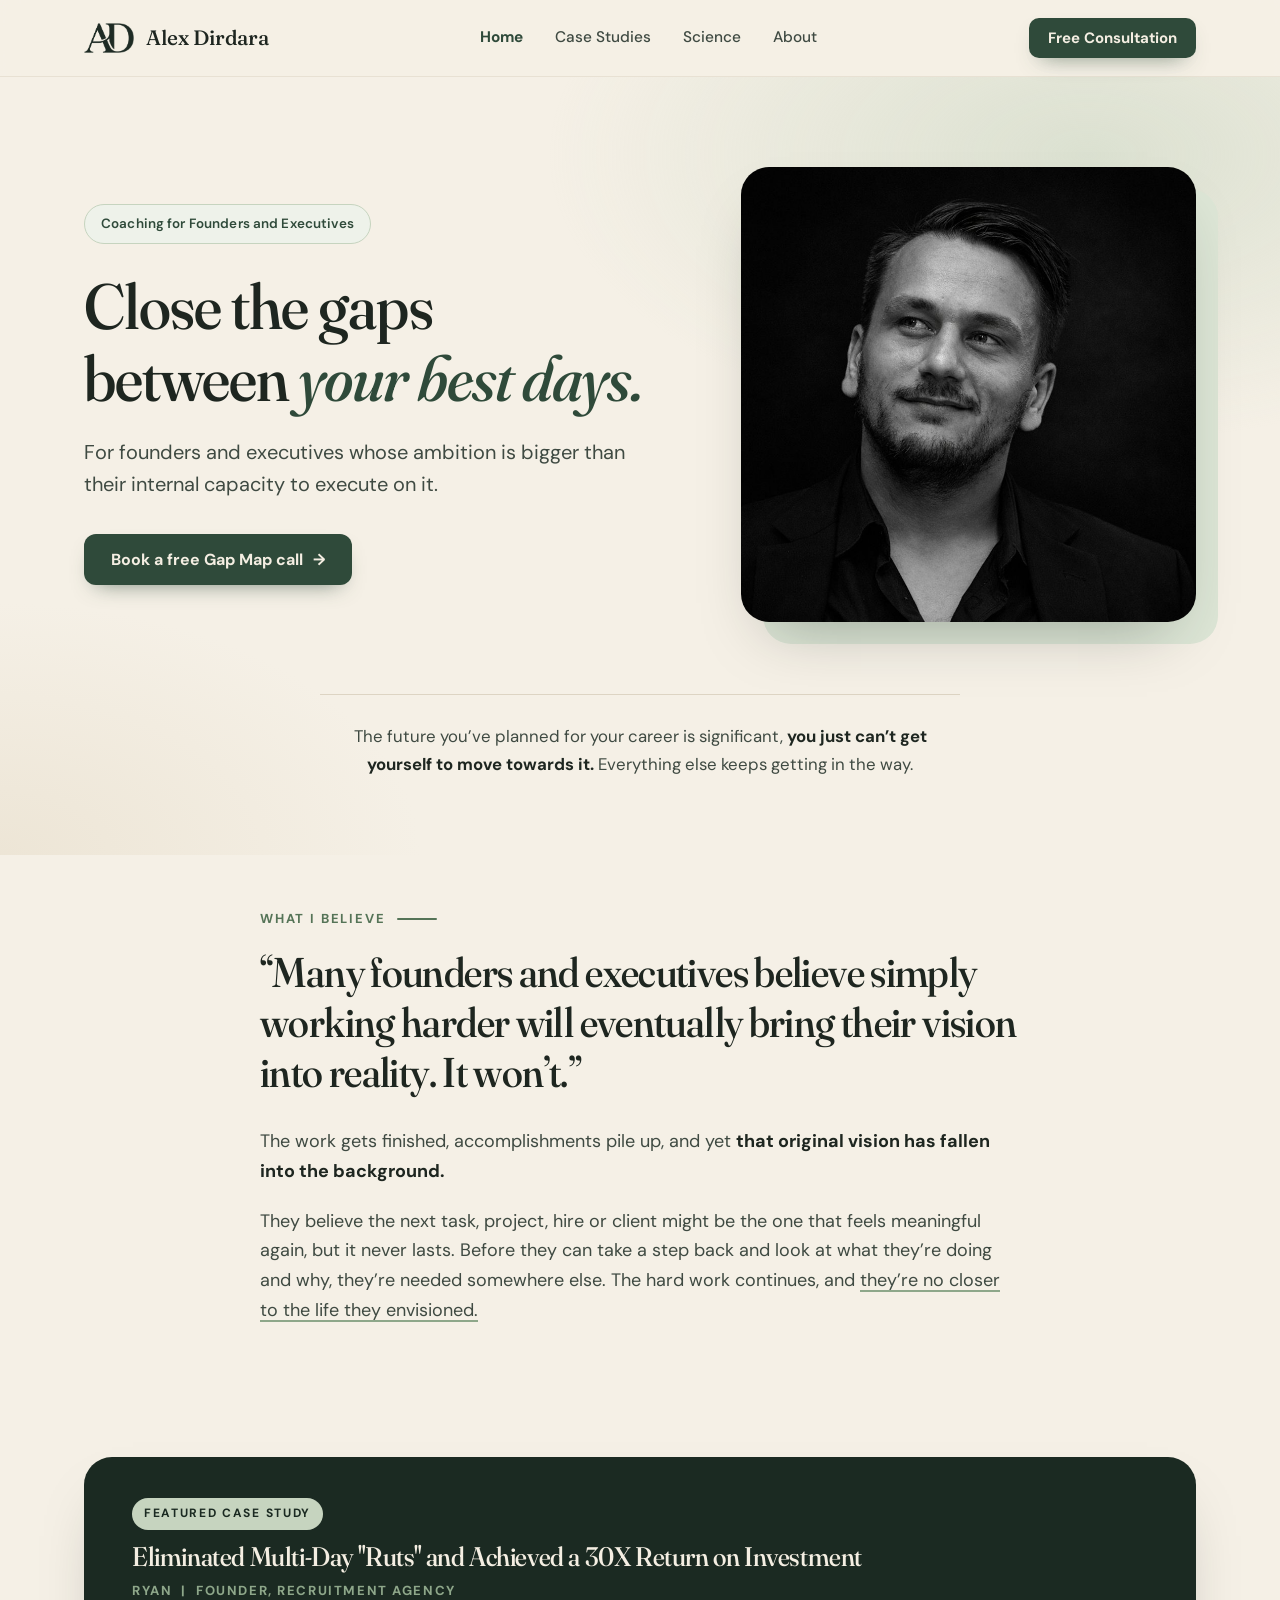
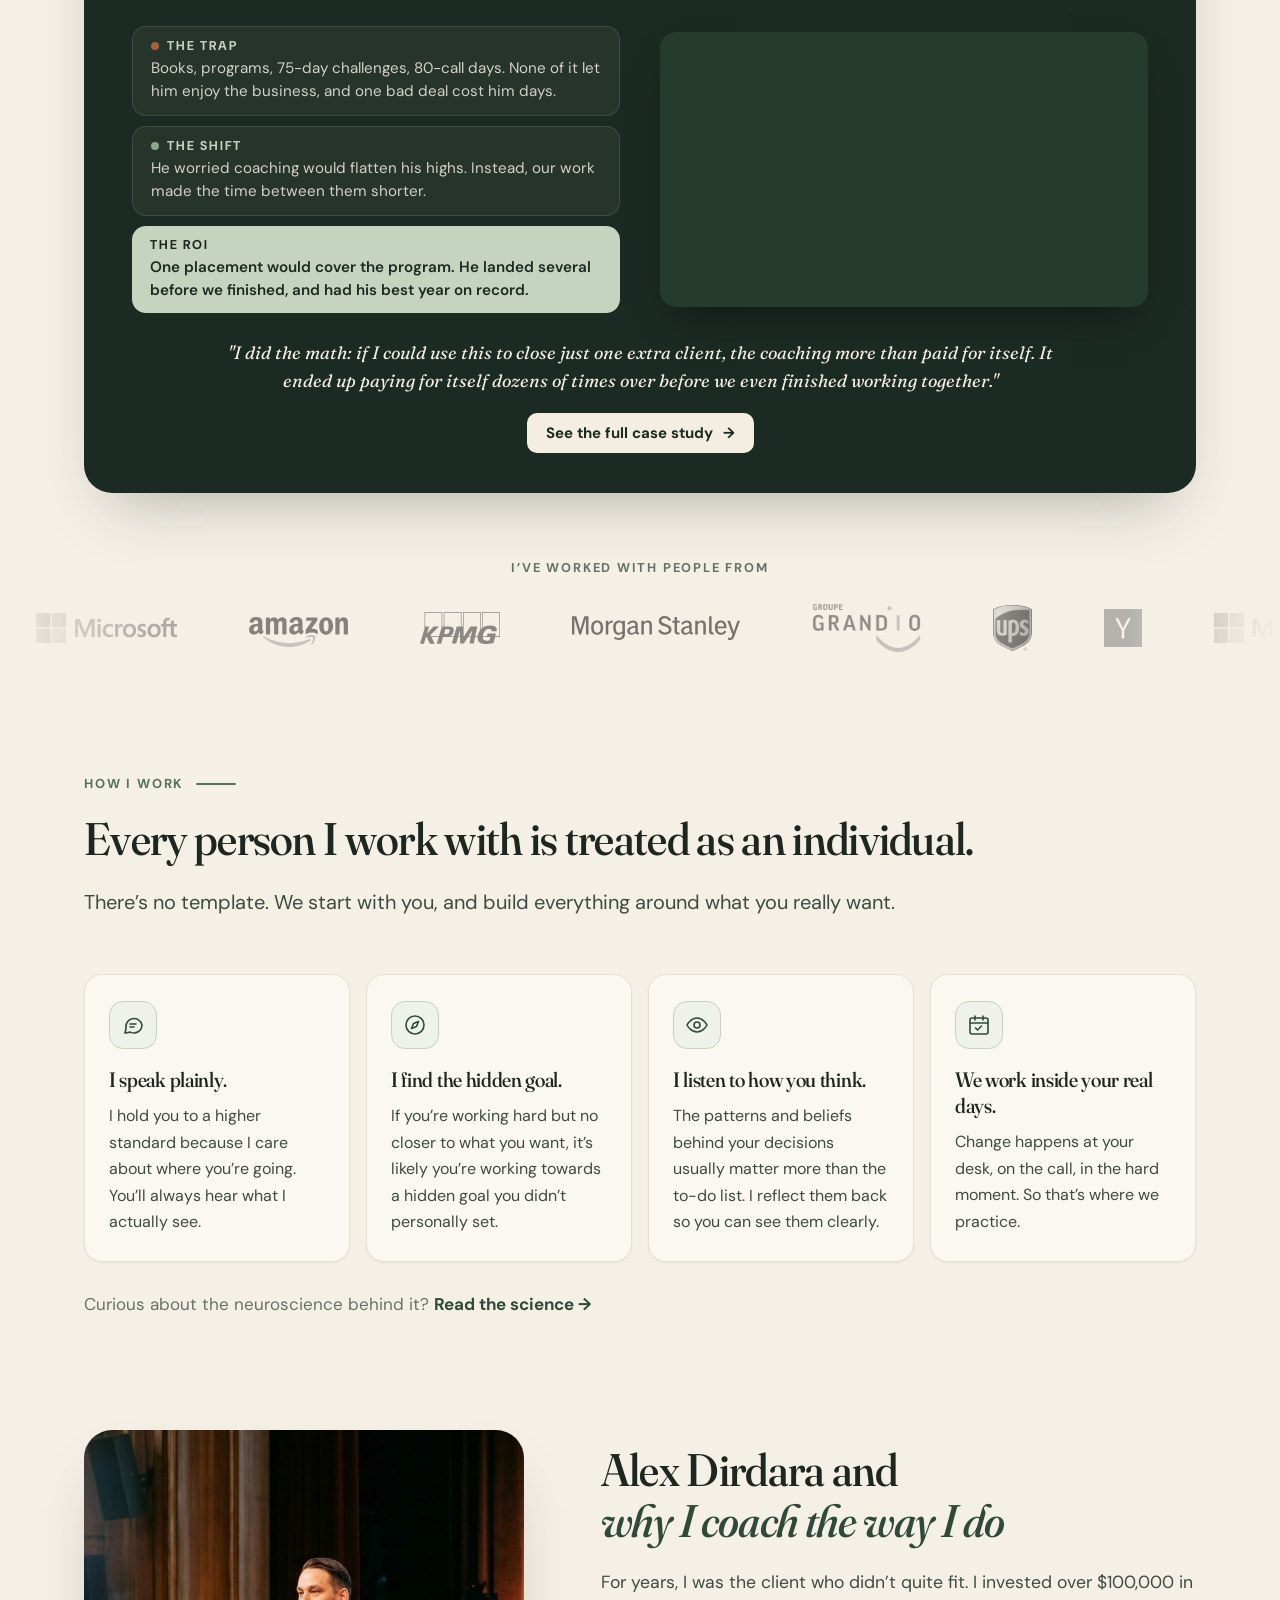
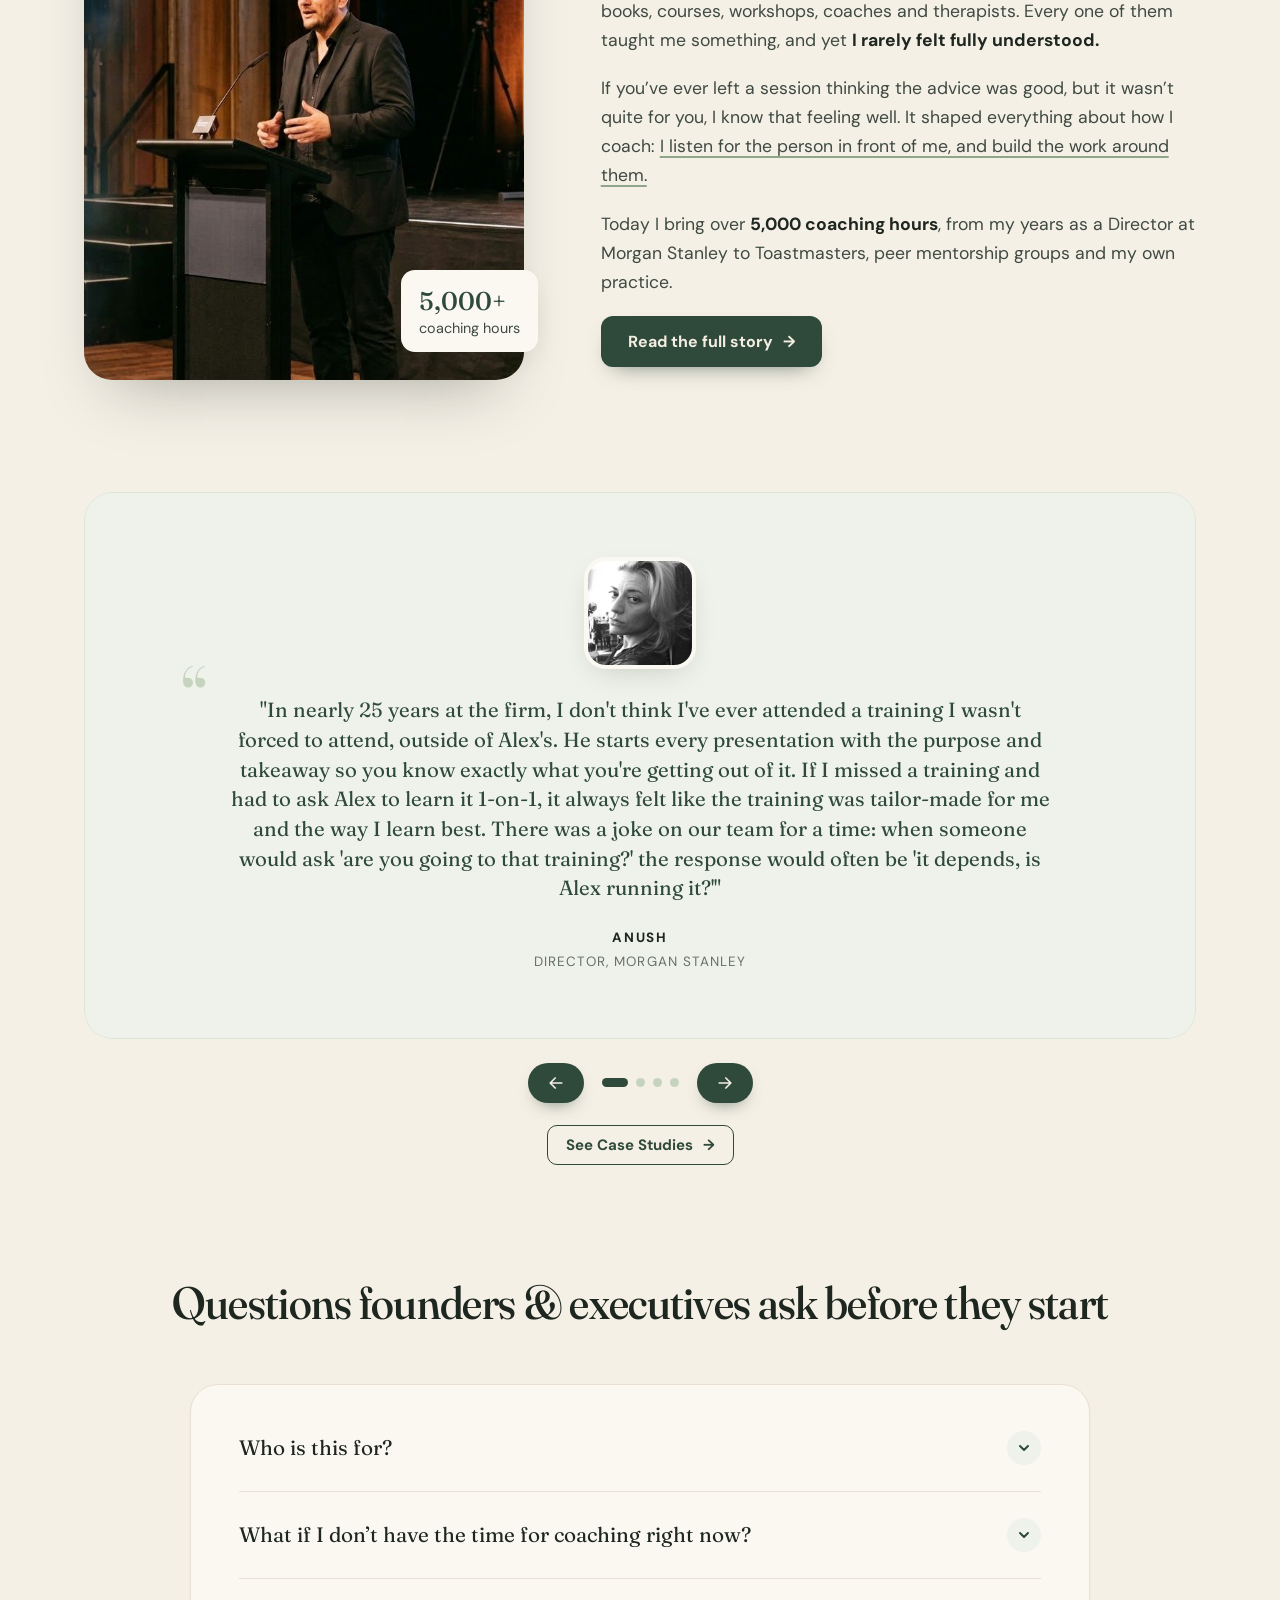
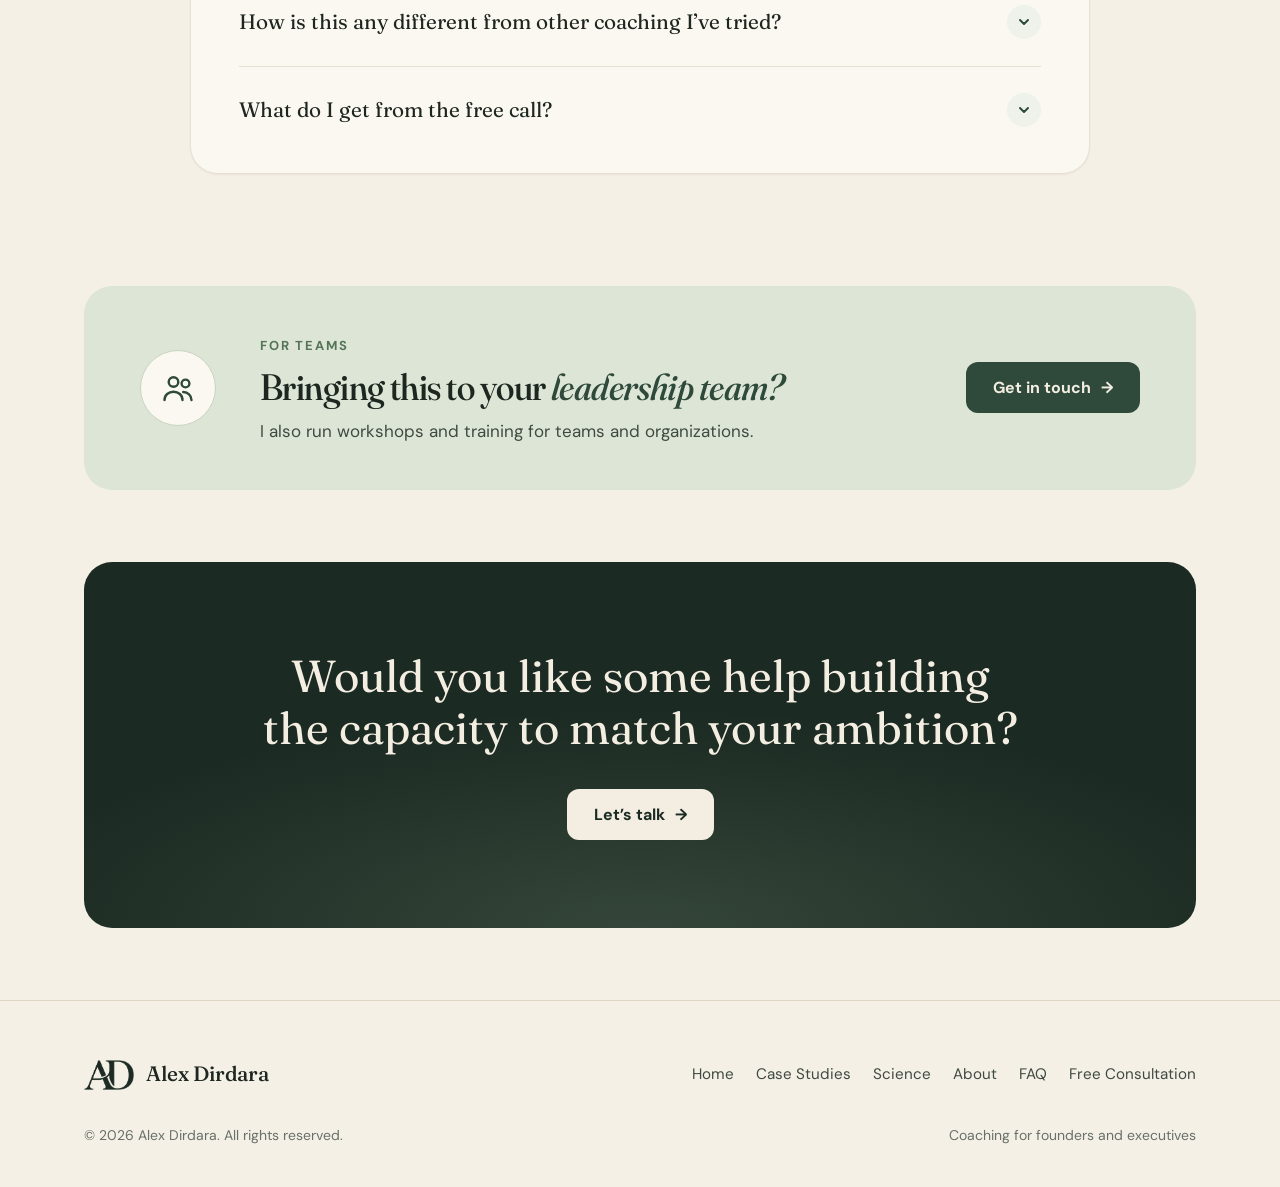
==== commit 5f5aa59e: "Add files via upload" ====
--- a/index.html
+++ b/index.html
@@ -60,7 +60,7 @@
       <div class="container">
         <div class="hero-grid">
           <div>
-            <div class="pill"><span>Coaching for founders and executives</span></div>
+            <div class="pill"><span>Coaching for Founders and Executives</span></div>
             <h1>Close the gaps between <span class="hl">your best days.</span></h1>
             <p class="lead">For founders and executives whose ambition is bigger than their internal capacity to execute on it.</p>
             <a class="btn btn-primary" href="https://calendly.com/dirdara/gapmap" target="_blank" rel="noopener">Book a free Gap Map call <span class="arrow" aria-hidden="true">&rarr;</span></a>
@@ -80,7 +80,7 @@
           <div class="eyebrow with-rule">What I believe</div>
           <h2>“Many founders and executives believe simply working harder will eventually bring their vision into reality. It won’t.”</h2>
           <p>The work gets finished, accomplishments pile up, and yet <strong>that original vision has fallen into the background.</strong></p>
-          <p>They believe the next task, project, hire or client might be the one that feels meaningful again, but it never lasts. Before you can take a step back and look at what you’re doing and why, you’re needed somewhere else. The hard work continues, and <span class="u">you’re no closer to the life you envisioned.</span></p>
+          <p>They believe the next task, project, hire or client might be the one that feels meaningful again, but it never lasts. Before they can take a step back and look at what they’re doing and why, they’re needed somewhere else. The hard work continues, and <span class="u">they’re no closer to the life they envisioned.</span></p>
         </div>
       </div>
     </section>
@@ -158,7 +158,7 @@
         <div class="section-head reveal">
           <div class="eyebrow with-rule">How I work</div>
           <h2>Every person I work with is treated as an individual.</h2>
-          <p class="lead">There’s no template. We start with you, and build everything around what you really want.</p>
+          <p class="lead full">There’s no template. We start with you, and build everything around what you really want.</p>
         </div>
         <div class="ways reveal">
           <article class="way">
@@ -168,8 +168,8 @@
           </article>
           <article class="way">
             <span class="way-ico" aria-hidden="true"><svg viewBox="0 0 24 24" fill="none" stroke="currentColor" stroke-width="1.6" stroke-linecap="round" stroke-linejoin="round"><circle cx="12" cy="12" r="9"/><path d="M15.5 8.5l-2 5-5 2 2-5z"/></svg></span>
-            <h3>I start with what you really want.</h3>
-            <p>Before any strategy, we find the future you’re working toward, and what’s quietly getting in the way of it.</p>
+            <h3>I find the hidden goal.</h3>
+            <p>If you’re working hard but no closer to what you want, it’s likely you’re working towards a hidden goal you didn’t personally set.</p>
           </article>
           <article class="way">
             <span class="way-ico" aria-hidden="true"><svg viewBox="0 0 24 24" fill="none" stroke="currentColor" stroke-width="1.6" stroke-linecap="round" stroke-linejoin="round"><path d="M2 12s3.6-7 10-7 10 7 10 7-3.6 7-10 7S2 12 2 12z"/><circle cx="12" cy="12" r="3"/></svg></span>
@@ -269,45 +269,40 @@
     <section class="section" id="faq">
       <div class="container">
         <div class="section-head center reveal">
-          <h2>Frequently Asked Questions</h2>
+          <h2>Questions founders &amp; executives ask before they start</h2>
         </div>
         <div class="faq-card narrow reveal" style="max-width:900px">
 
           <details class="faq-item">
-            <summary>Who do you work with?<span class="chev" aria-hidden="true"><svg viewBox="0 0 16 16" fill="none" stroke="currentColor" stroke-width="2" stroke-linecap="round" stroke-linejoin="round"><path d="M4 6l4 4 4-4"/></svg></span></summary>
+            <summary>Who is this for?<span class="chev" aria-hidden="true"><svg viewBox="0 0 16 16" fill="none" stroke="currentColor" stroke-width="2" stroke-linecap="round" stroke-linejoin="round"><path d="M4 6l4 4 4-4"/></svg></span></summary>
             <div class="faq-answer">
-              <p>Founders and executives who already know what they want to build, and are tired of the gap between that ambition and what actually gets done each week.</p>
-              <p>It often shows up as <strong>calls that keep getting pushed, important work that waits until it’s urgent, or a setback that costs days instead of hours.</strong></p>
+              <p>Founders and executives who are building something significant and have <strong>a clear vision of how they want their business, career or lifestyle to look.</strong></p>
             </div>
           </details>
 
           <details class="faq-item">
-            <summary>I’m already slammed with work. How much time does this take?<span class="chev" aria-hidden="true"><svg viewBox="0 0 16 16" fill="none" stroke="currentColor" stroke-width="2" stroke-linecap="round" stroke-linejoin="round"><path d="M4 6l4 4 4-4"/></svg></span></summary>
+            <summary>What if I don’t have the time for coaching right now?<span class="chev" aria-hidden="true"><svg viewBox="0 0 16 16" fill="none" stroke="currentColor" stroke-width="2" stroke-linecap="round" stroke-linejoin="round"><path d="M4 6l4 4 4-4"/></svg></span></summary>
             <div class="faq-answer">
-              <p>We work together over 3 months. Outside of our sessions, what we build takes <strong>about 5 minutes a day</strong>, and it happens inside your normal workday, so it doesn’t need extra room on your calendar.</p>
+              <p>That’s the most common reason founders and executives wait, and <strong>usually the clearest sign this is for them.</strong></p>
+              <p>If you’re always busy but no closer to the vision you started with, <strong>that’s the thing we’re here to fix.</strong></p>
             </div>
           </details>
 
           <details class="faq-item">
-            <summary>Should I wait until things calm down before starting?<span class="chev" aria-hidden="true"><svg viewBox="0 0 16 16" fill="none" stroke="currentColor" stroke-width="2" stroke-linecap="round" stroke-linejoin="round"><path d="M4 6l4 4 4-4"/></svg></span></summary>
+            <summary>How is this any different from other coaching I’ve tried?<span class="chev" aria-hidden="true"><svg viewBox="0 0 16 16" fill="none" stroke="currentColor" stroke-width="2" stroke-linecap="round" stroke-linejoin="round"><path d="M4 6l4 4 4-4"/></svg></span></summary>
             <div class="faq-answer">
-              <p>Busy seasons are when the gaps show up most, which makes them the best time to work on them. <strong>What you build during a busy season makes the calmer ones even better.</strong></p>
+              <p>Traditional coaching uses frameworks, personality tests and charts to box you into a process. <strong>The only framework here is you:</strong> how you think, how you see the world, and how you make an impact.</p>
+              <p>The best way to judge is to experience it for yourself on a free call. <strong>This is a free coaching call, not a sales call.</strong> You simply decide if you want to continue at the end of it.</p>
+              <p><a href="https://calendly.com/dirdara/gapmap" target="_blank" rel="noopener">Book a time &rarr;</a></p>
             </div>
           </details>
 
           <details class="faq-item">
-            <summary>I’ve worked with coaches before and it didn’t stick. Why would this be different?<span class="chev" aria-hidden="true"><svg viewBox="0 0 16 16" fill="none" stroke="currentColor" stroke-width="2" stroke-linecap="round" stroke-linejoin="round"><path d="M4 6l4 4 4-4"/></svg></span></summary>
+            <summary>What do I get from the free call?<span class="chev" aria-hidden="true"><svg viewBox="0 0 16 16" fill="none" stroke="currentColor" stroke-width="2" stroke-linecap="round" stroke-linejoin="round"><path d="M4 6l4 4 4-4"/></svg></span></summary>
             <div class="faq-answer">
-              <p>I hear this often, and I’ve been there myself. We start with you: what you really want, how you think, and the exact moments where things slip. <strong>Everything we build is shaped around that.</strong></p>
-              <p>And if something isn’t working, we talk about it openly and change course together.</p>
-            </div>
-          </details>
-
-          <details class="faq-item">
-            <summary>What happens on the Gap Map call?<span class="chev" aria-hidden="true"><svg viewBox="0 0 16 16" fill="none" stroke="currentColor" stroke-width="2" stroke-linecap="round" stroke-linejoin="round"><path d="M4 6l4 4 4-4"/></svg></span></summary>
-            <div class="faq-answer">
-              <p>It’s a free 30-minute call. We’ll look at your days together, find out why effort alone hasn’t closed the gap, and <strong>you’ll learn one live practice for a real situation you face.</strong></p>
-              <p>You’ll get a short written recap afterward, so the practice is yours to keep. <a href="https://calendly.com/dirdara/gapmap" target="_blank" rel="noopener">Book a time &rarr;</a></p>
+              <p>I believe coaching has the capacity to transform the way you think about yourself, your business, your goals and your challenges.</p>
+              <p>The free coaching call is meant to give you that experience, whether or not you decide to keep going after. <strong>The goal is for you to return to your workday better off than before the call.</strong></p>
+              <p>I don’t believe in sales calls or pitching. We’re simply finding out if it’s a fit for you.</p>
             </div>
           </details>
 
--- a/assets/css/styles.css
+++ b/assets/css/styles.css
@@ -802,6 +802,7 @@
 }
 
 /* How I work -------------------------------------------------------------- */
+.section-head .lead.full { max-width: none; }
 .ways { display: grid; grid-template-columns: repeat(4, 1fr); gap: 16px; }
 .way { background: var(--surface); border: 1px solid var(--line-soft); border-radius: var(--radius); padding: 26px 24px; box-shadow: var(--shadow-sm); }
 .way-ico {
